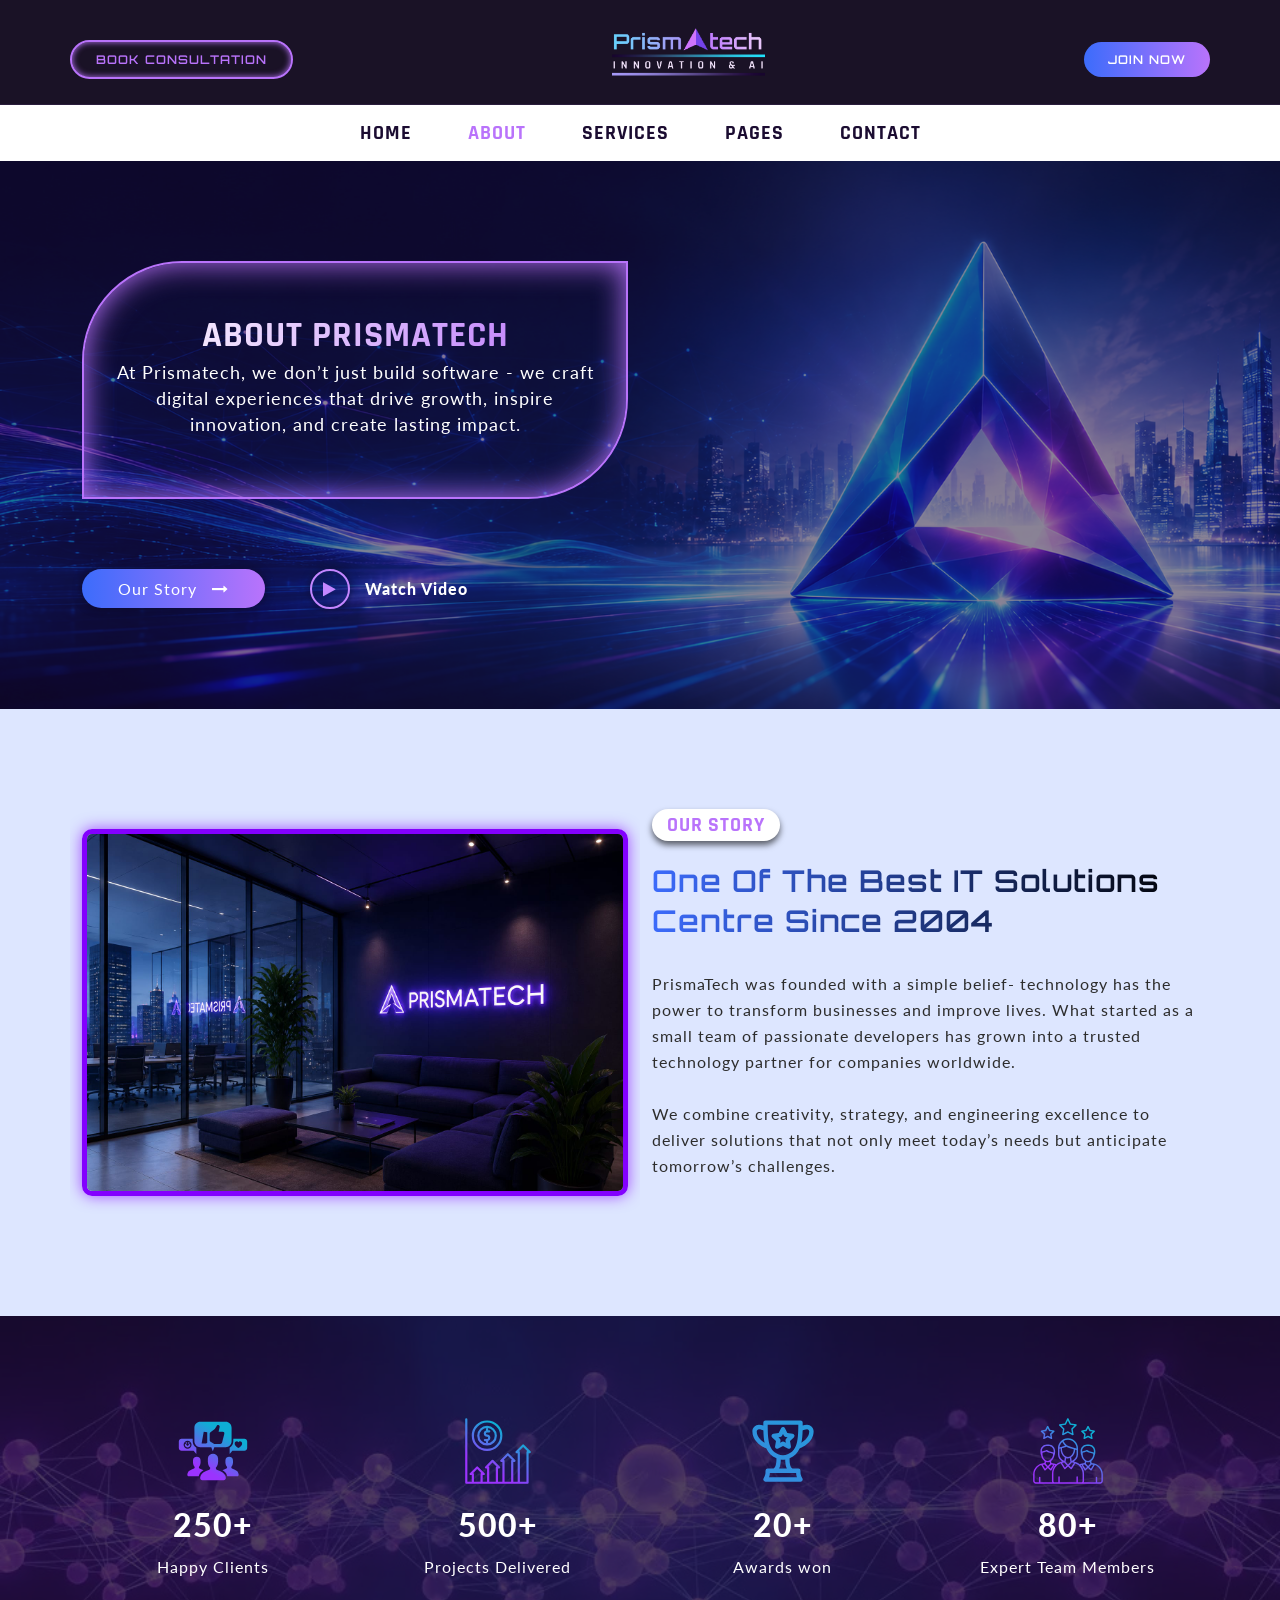
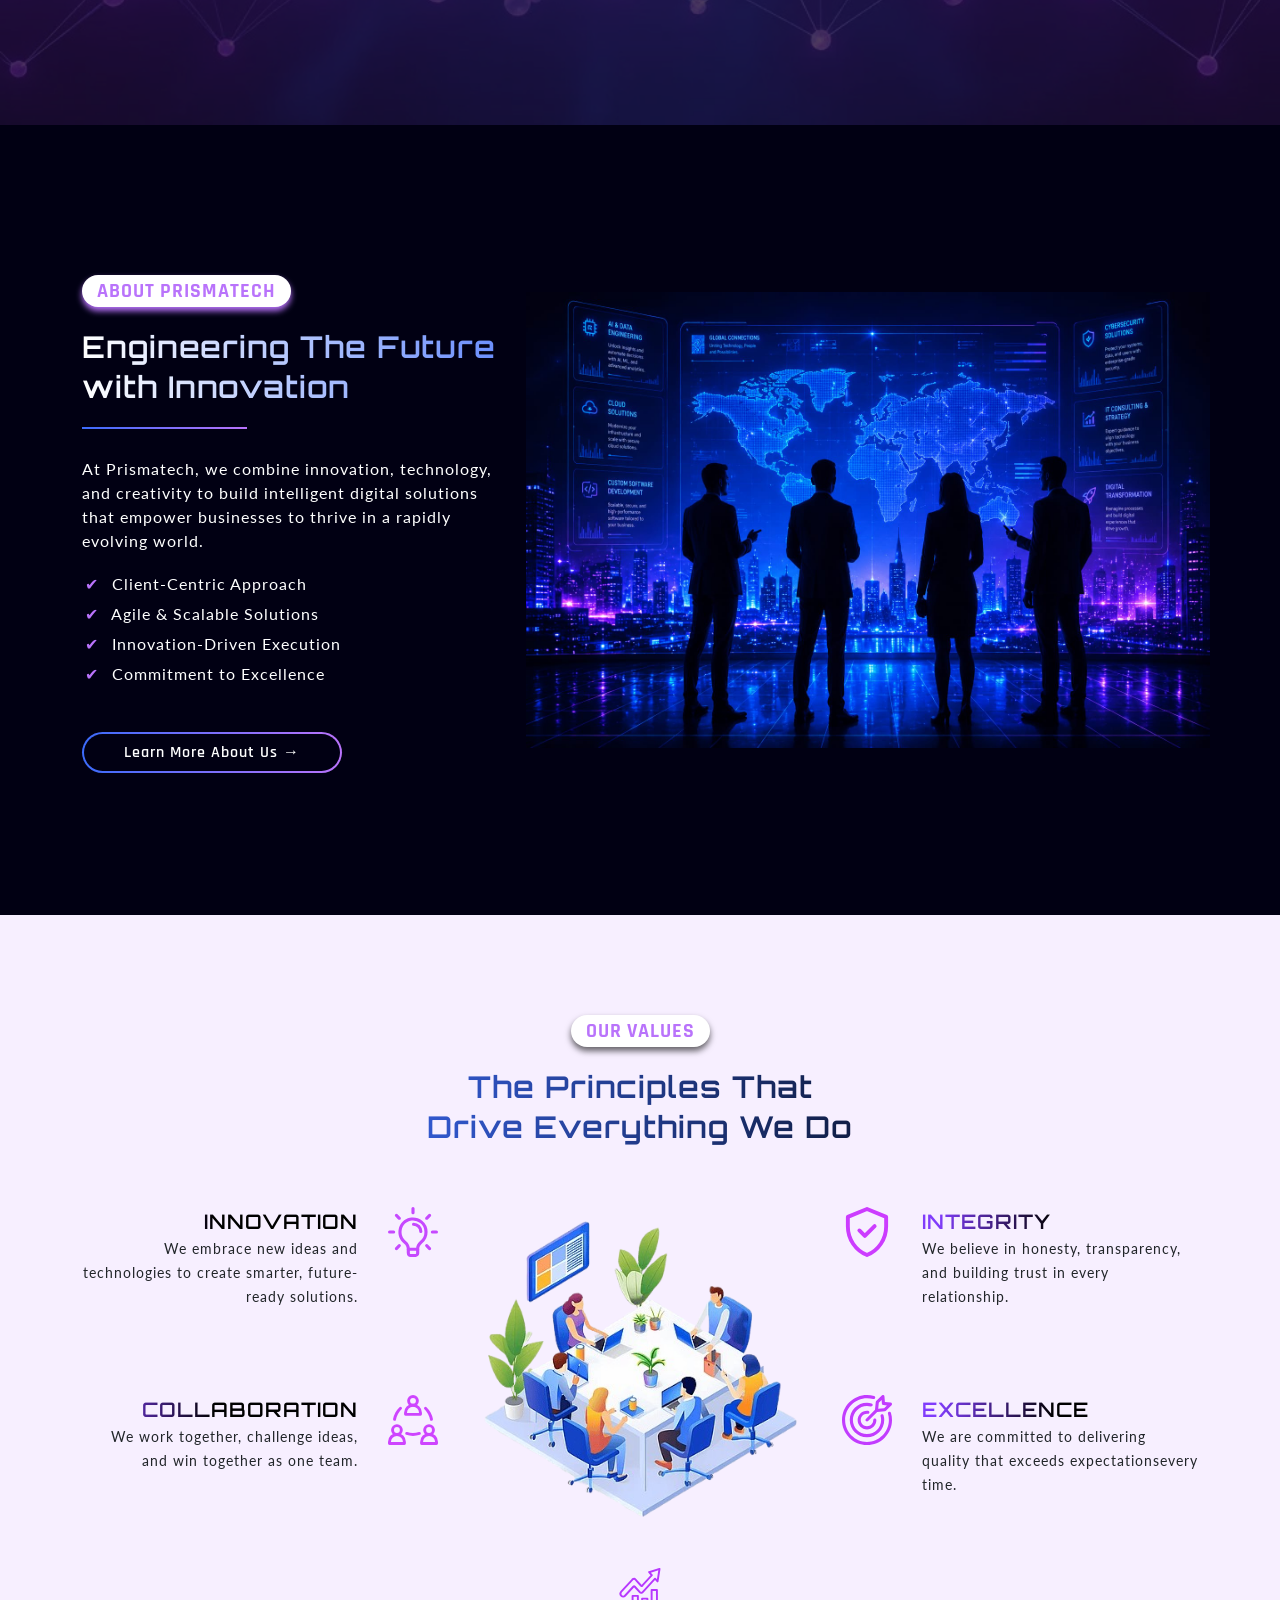
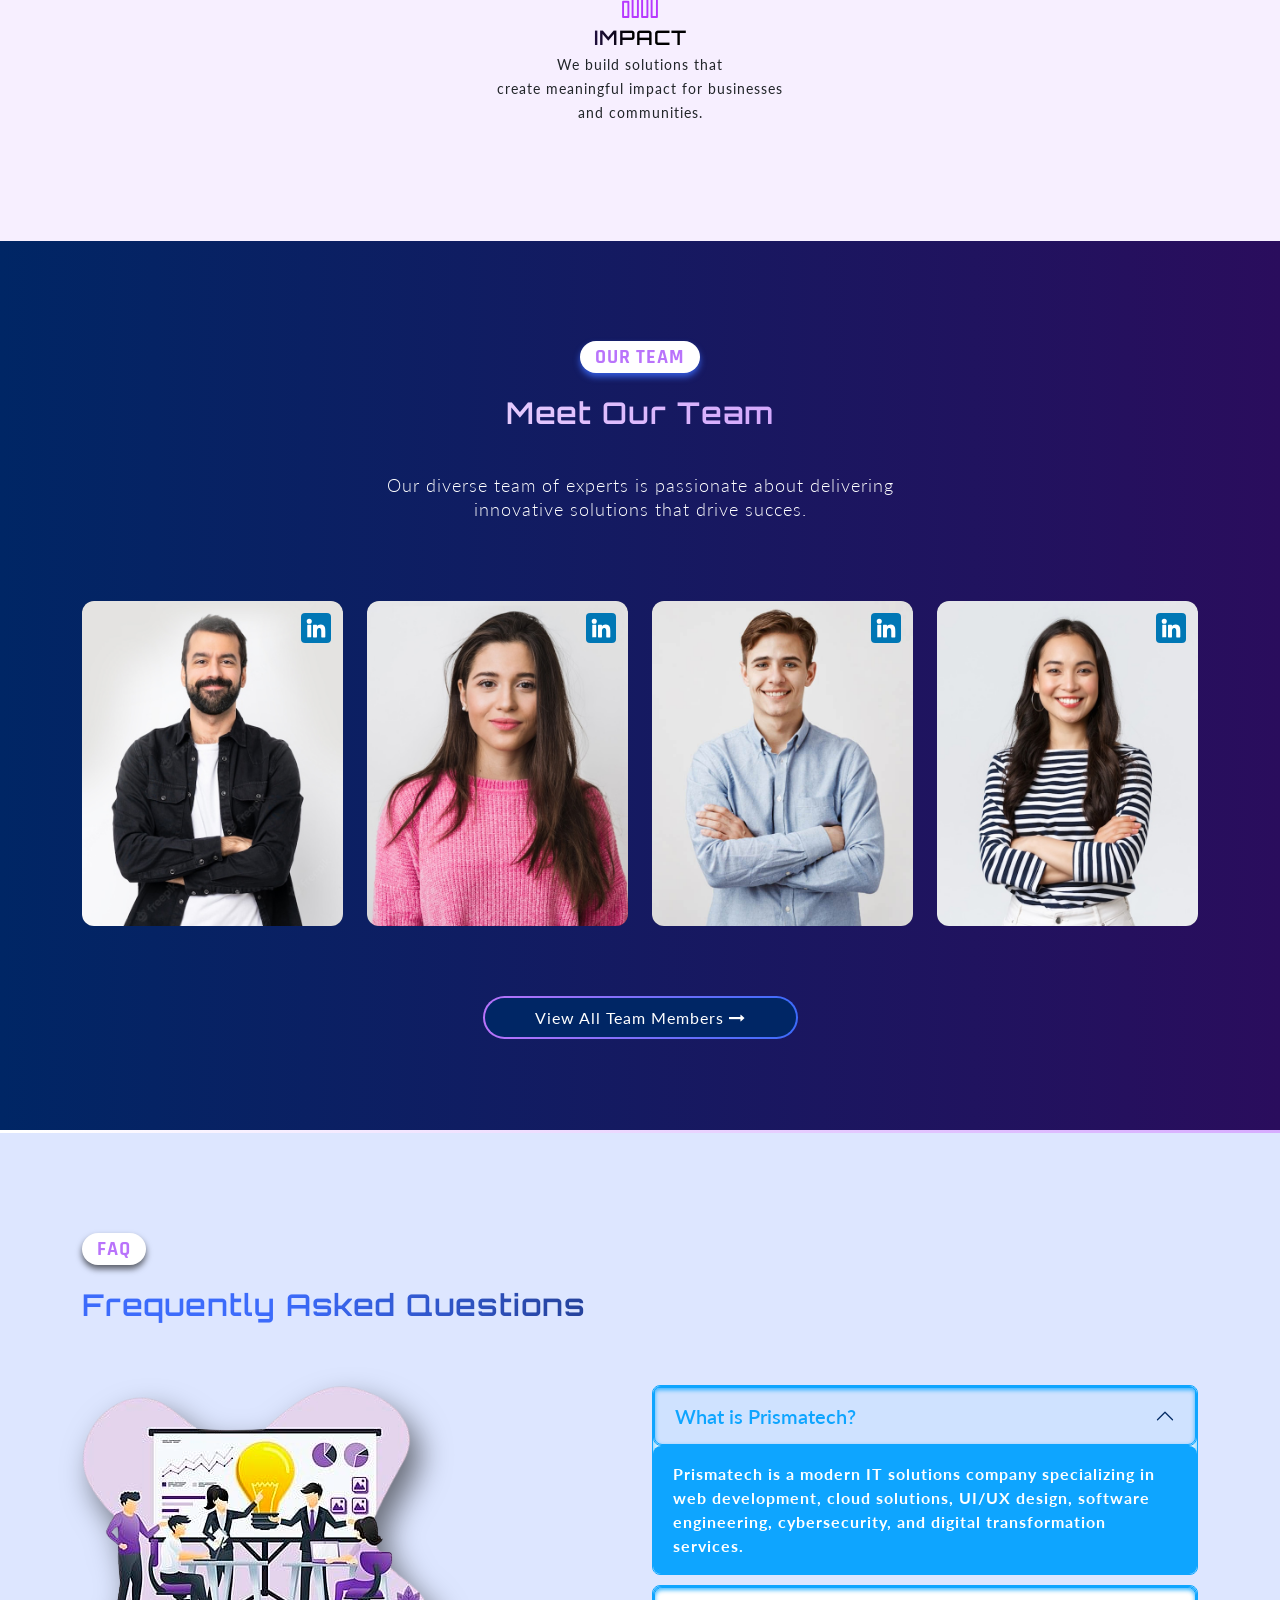
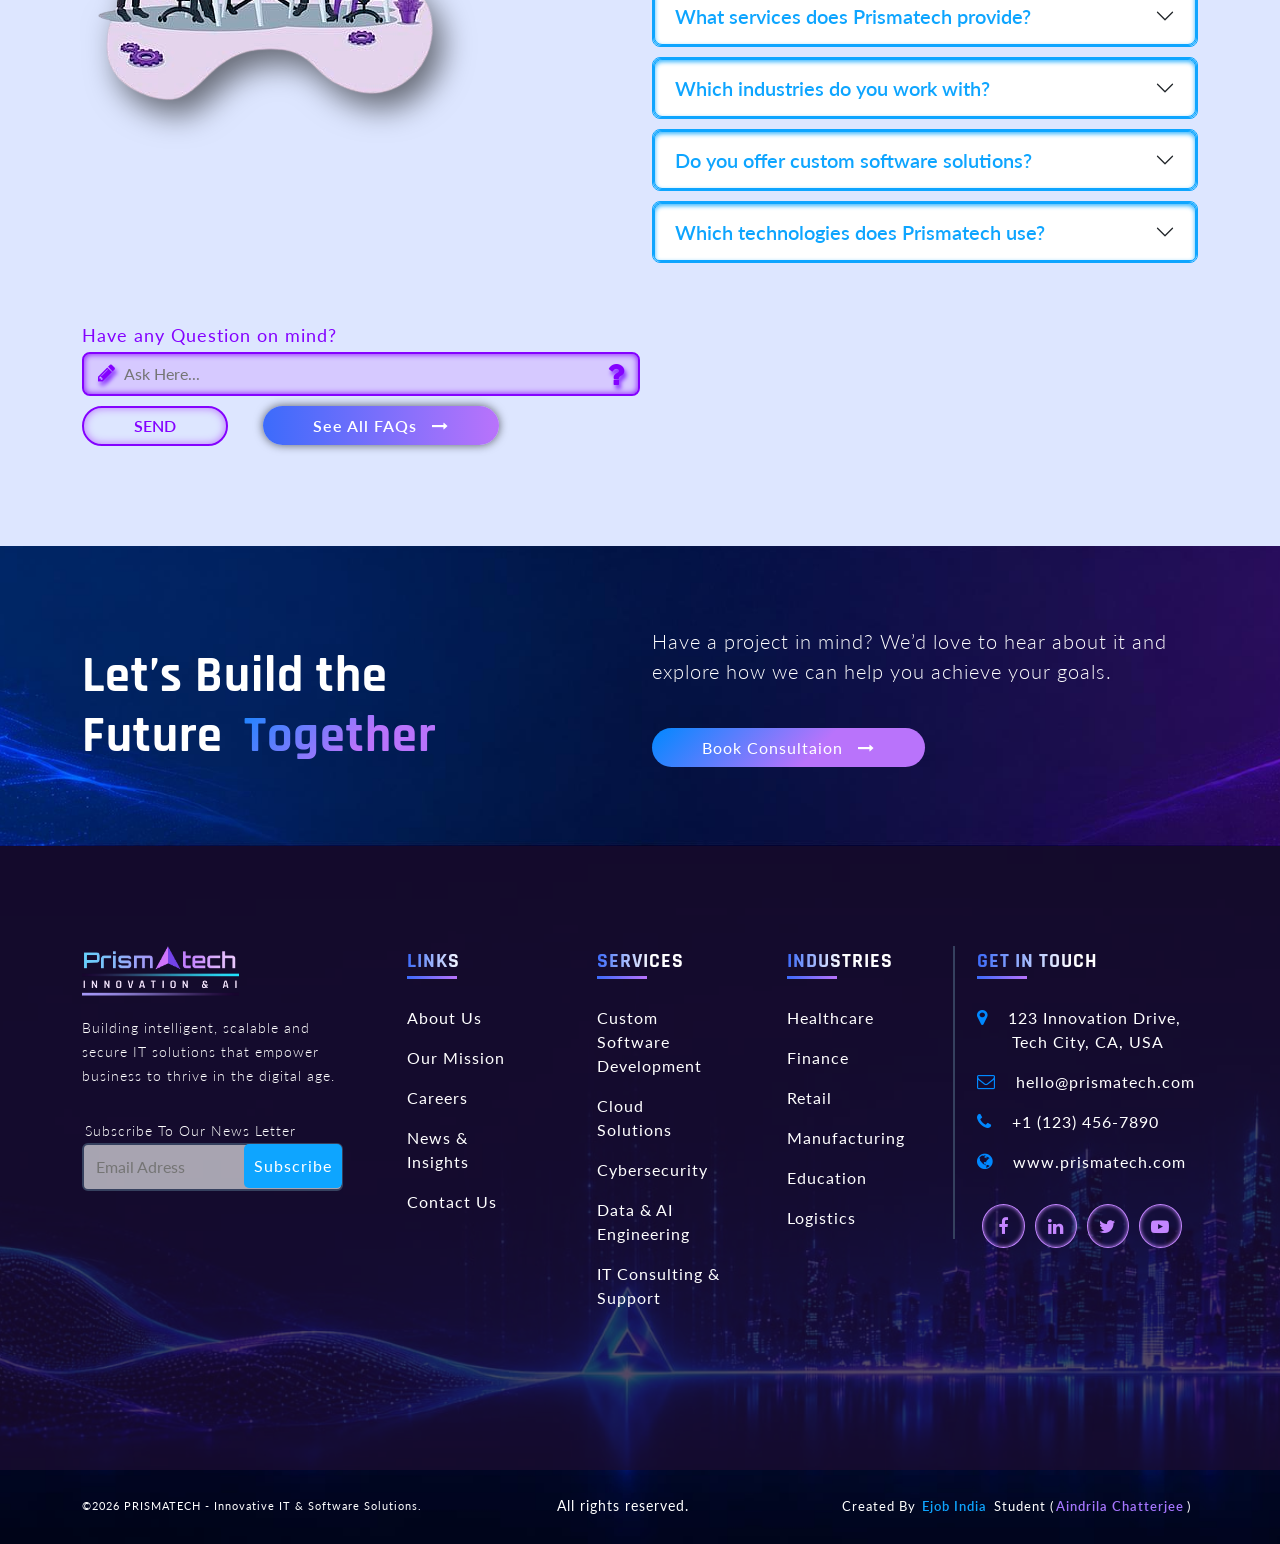
==== prismabout.html @ 7d2fb561 "this is my first commit to push my prismatech project to github" ====
<!DOCTYPE html>
<html lang="en">
<head>
    <meta charset="UTF-8">
    <meta name="viewport" content="width=device-width, initial-scale=1.0">
    <title>Prismatech - About Us & Our Journey</title>

    <link href="https://cdn.jsdelivr.net/npm/bootstrap@5.1.3/dist/css/bootstrap.min.css" rel="stylesheet" integrity="sha384-1BmE4kWBq78iYhFldvKuhfTAU6auU8tT94WrHftjDbrCEXSU1oBoqyl2QvZ6jIW3" crossorigin="anonymous">

    <link rel="icon" href="./favicon/technology.png">
    <link rel="stylesheet" href="https://cdnjs.cloudflare.com/ajax/libs/font-awesome/4.7.0/css/font-awesome.min.css">
    
    <link href="https://fonts.googleapis.com/css2?family=Lato:ital,wght@0,100;0,300;0,400;0,700;0,900;1,100;1,300;1,400;1,700;1,900&family=Orbitron:wght@400..900&family=Rajdhani:wght@300;400;500;600;700&display=swap" rel="stylesheet">

    <link rel="stylesheet" href="./css/abtstyle.css">
</head>
<body>
    <!-- HEADER -->
    <header>
        <main class="topheader">
            <div class="container">
                <main class="row buttons">
                    <!-- <main class="col-lg-3 col-sm-12 book">
                        <a href="#">BOOK CONSULTATION</a>
                    </main>
                    <main class="col-lg-3 offset-2 col-sm-12 logo">
                        <a href="#"><img src="./images/prism-logopng.png" alt="Prismatech Logo"></a>
                    </main>
                    <main class="col-lg-2 offset-2 col-sm-12 join">
                        <a href="#">JOIN NOW</a>
                    </main> -->
                    <nav class="navbar navbar-light">
                            <main class="book">
                                <a href="#">BOOK CONSULTATION</a>
                            </main>
                            <main class="logo">
                              <a href="#"><img src="./images/prism-logopng.png" alt="Prismatech Logo"></a>
                            </main>
                            <main class="join">
                        <a href="#">JOIN NOW</a>
                    </main>
                    </nav>
                </main>
            </div>
            <div class="clear"></div>
        </main>
        <main class="btmheader">
            <!-- <div class="container">
                <main class="row menu">
                    <nav class="col-lg-8 offset-2 col-sm-12">
                        <a href="file:///D:/htmldemo/PRISMATECH-%20Live%20Project/Prismatech_home/prismahome.html" class="active">HOME</a>
                        <a href="file:///D:/htmldemo/PRISMATECH-%20Live%20Project/Prismatech_about/prismabout.html">ABOUT</a>
                        <a href="file:///D:/htmldemo/PRISMATECH-%20Live%20Project/Prismatech_services/Prismaservice.html">SERVICES</a>
                        <a href="file:///D:/htmldemo/PRISMATECH-%20Live%20Project/Prismatech_pages/prismpages.html">PAGES</a>
                        <a href="file:///D:/htmldemo/PRISMATECH-%20Live%20Project/Prismatech_contact/Prismcontact.html">CONTACT</a>
                    </nav>
                </main>
            </div> -->
            <nav class="navbar navbar-expand-lg navbar-light">
  <div class="container">
    <button class="navbar-toggler" type="button" data-bs-toggle="collapse" data-bs-target="#navbarNavAltMarkup" aria-controls="navbarNavAltMarkup" aria-expanded="false" aria-label="Toggle navigation">
      <span class="navbar-toggler-icon"></span>
    </button>
    <div class="collapse navbar-collapse" id="navbarNavAltMarkup">
      <div class="navbar-nav">
        <a class="nav-link" aria-current="page" href="file:///D:/htmldemo/PRISMATECH-%20Live%20Project%20-%20Copy%20(2)/prismahome.html">HOME</a>
        <a class="nav-link active" href="file:///D:/htmldemo/PRISMATECH-%20Live%20Project%20-%20Copy%20(2)/prismabout.html">ABOUT</a>
        <a class="nav-link" href="file:///D:/htmldemo/PRISMATECH-%20Live%20Project%20-%20Copy%20(2)/Prismaservice.html">SERVICES</a>
        <a class="nav-link" href="file:///D:/htmldemo/PRISMATECH-%20Live%20Project%20-%20Copy%20(2)/prismpages.html">PAGES</a>
        <a class="nav-link" href="file:///D:/htmldemo/PRISMATECH-%20Live%20Project%20-%20Copy%20(2)/Prismcontact.html">CONTACT</a>
      </div>
    </div>
  </div>
</nav>
            <div class="clear"></div>
        </main>
    </header>

    <!-- banner -->

    <section class="banner">
        <main class="overlay"></main>
        <div class="container">
            <main class="row">
                <main class="col-lg-6 col-sm-12">
                    <main class="content">
                <h1>ABOUT PRISMATECH</h1>
                <p>At Prismatech, we don’t just build software - 
                we craft digital experiences that drive growth, 
                inspire innovation, and create lasting impact.
                </p>
                </main>
            </main>    
               <main class="row">
                <main class="col-lg-6 col-sm-12">
                <a href="#" class="story">Our Story &nbsp; <i class="fa fa-long-arrow-right" aria-hidden="true"></i></a>
                <a href="#" class="video"><i class="fa fa-play" aria-hidden="true"></i> &nbsp; Watch Video</a>
                </main>
                </main>
        </div>
        <div class="clear"></div>
    </section>
    <section class="journey">
        <div class="container">
            <main class="row content">
                <main class="col-lg-6 col-sm-12 image">
                    <a href="#"><img src="./images/prism-office.jpeg" alt=""></a>
                </main>
                <main class="col-lg-6 col-sm-12 text">
                    <h3>OUR STORY</h3>
                    <h2>One Of The Best IT Solutions Centre Since 2004</h2>
                    <p>PrismaTech was founded with a simple belief- technology
                    has the power to transform businesses and improve lives.
                    What started as a small team of passionate developers has
                    grown into a trusted technology partner for companies 
                    worldwide.
                    <br>
                    <br>
                    We combine creativity, strategy, and engineering excellence
                    to deliver solutions that not only meet today’s needs but
                    anticipate tomorrow’s challenges.</p>
                </main>
            </main>
        </div>
        <div class="clear"></div>
    </section>
    <section class="success">
        <main class="overlay"></main>
        <div class="container">
            <main class="row rank">
                    <main class="col-lg-3 col-sm-12 col-md-6 number">
                        <main>
                            <svg xmlns="http://www.w3.org/2000/svg" version="1.1" xmlns:xlink="http://www.w3.org/1999/xlink" width="70" height="70" x="0" y="0" viewBox="0 0 512 512" style="enable-background:new 0 0 512 512" xml:space="preserve" class=""><g><linearGradient id="a" x1="129.772" x2="373.144" y1="471.47" y2="49.937" gradientUnits="userSpaceOnUse"><stop offset=".207" stop-color="#9b33fe"></stop><stop offset=".838" stop-color="#0eaed4"></stop></linearGradient><path fill="url(#a)" fill-rule="evenodd" d="M186.862 397.601c-7.263-4.429-17.103-8.858-29.405-13.042-3.319-1.476-4.922-5.043-5.045-10.829 10.336-9.84 14.516-24.604 12.305-51.054-1.107-16.237-14.271-24.358-27.313-24.358-13.164 0-26.205 8.121-27.436 24.358-2.211 26.45 2.092 41.213 12.305 51.054 0 5.785-1.725 9.353-4.919 10.829-25.837 8.858-40.723 18.33-44.658 28.541-2.464 4.551-4.062 9.845-4.677 15.994 0 6.397 5.287 11.686 11.684 11.686h71.85c1.229-4.922 2.954-9.596 5.287-14.147 5.047-12.055 16.857-21.53 30.022-29.032zm78.734-169.896h83.285c23.744 0 43.058-19.318 43.058-43.06V85.614c0-23.62-19.313-43.061-43.058-43.061H162.995c-23.624 0-43.062 19.441-43.062 43.061v99.032c0 23.741 19.438 43.06 43.062 43.06h80.454l11.075 29.77zm-77.383-113.059 25.59 4.674v74.31c0 3.688-3.078 6.765-6.891 6.765h-34.197zm76.891 89.809h44.78c5.29 0 10.948-4.429 12.671-9.841l15.502-60.531c2.459-9.223 1.967-18.573-10.951-18.573h-30.139l7.991-36.169c.866-6.031-3.071-11.813-9.102-13.165-6.026-1.355-12.054 2.09-13.901 7.994l-12.791 20.793-31.865 23.988c-3.566 2.708-5.411 6.519-5.411 10.824v46.999c0 4.919 2.337 9.226 6.519 11.685zM26.191 166.192h81.316v18.453c0 20.055 10.705 37.647 26.697 47.489v46.38l-19.93-25.1H26.191c-11.068 0-20.173-9.103-20.173-20.173v-46.749c.001-11.197 9.105-20.3 20.173-20.3zm52.407 37.648c-3.443 0-6.147-2.832-6.147-6.277 0-3.441 2.704-6.272 6.147-6.272h.123c3.445 0 6.277 2.831 6.277 6.272 0 3.445-2.832 6.277-6.277 6.277zm-17.219 0c-3.447 0-6.154-2.832-6.154-6.277 0-3.441 2.707-6.272 6.154-6.272h.119c3.443 0 6.275 2.831 6.275 6.272 0 3.445-2.832 6.277-6.275 6.277zm16.728 7.133c.49-3.323 3.569-5.781 7.016-5.29 3.439.493 5.78 3.569 5.288 7.011-.737 5.048-3.2 9.477-6.892 12.672-3.568 3.2-8.365 5.044-13.41 5.044-5.168 0-9.965-1.845-13.527-5.044-3.691-3.195-6.156-7.624-6.892-12.672-.492-3.442 1.844-6.518 5.288-7.011 3.446-.491 6.52 1.966 7.014 5.29.371 1.966 1.354 3.692 2.705 5.043 1.48 1.23 3.322 1.971 5.412 1.971 1.971 0 3.816-.741 5.289-1.971 1.358-1.351 2.463-3.077 2.709-5.043zm-7.998-30.015c15.872 0 28.914 12.918 28.914 28.909s-13.042 28.91-28.914 28.91c-15.989 0-29.033-12.919-29.033-28.91s13.044-28.909 29.033-28.909zm415.575-14.766h-81.197v18.453c0 20.055-10.701 37.647-26.695 47.489v46.38l19.809-25.1h88.084c11.069 0 20.298-9.103 20.298-20.173v-46.749c-.002-11.197-9.23-20.3-20.299-20.3zm-43.798 25.466c-7.134-12.303-31.494-5.658-26.816 15.5 2.335 10.333 12.915 20.056 26.816 27.066 13.779-7.011 24.36-16.733 26.698-27.066 4.674-21.158-19.685-27.803-26.698-15.5zm-91.9 262.04c-.982-8.366-3.07-15.623-6.272-21.777-5.411-13.773-25.591-26.692-60.647-38.627-4.307-1.967-6.648-6.892-6.771-14.639 13.904-13.41 19.81-33.338 16.734-69.142-1.597-22.019-19.314-33.094-37.029-33.094-17.84 0-35.555 11.075-37.153 33.094-2.956 35.804 2.829 55.732 16.729 69.142-.123 7.747-2.336 12.672-6.764 14.639-35.064 11.935-55.236 24.854-60.527 38.627-3.324 6.154-5.412 13.411-6.279 21.777 0 8.613 7.016 15.75 15.751 15.75H334.12c8.734-.001 15.866-7.137 15.866-15.75zm93.869-24.604c-.615-6.149-2.217-11.443-4.674-15.994-3.938-10.211-18.822-19.683-44.658-28.541-3.2-1.476-4.921-5.043-4.921-10.829 10.21-9.84 14.515-24.604 12.302-51.054-1.231-16.237-14.274-24.358-27.434-24.358-13.041 0-26.082 8.121-27.311 24.358-2.217 26.45 2.09 41.213 12.3 51.054-.123 5.785-1.722 9.353-5.044 10.829-12.301 4.183-22.146 8.612-29.402 13.042 13.289 7.502 24.973 16.977 30.017 29.032 2.34 4.551 4.06 9.226 5.289 14.147h71.847c6.522 0 11.689-5.289 11.689-11.686z" clip-rule="evenodd" opacity="1" data-original="url(#a)" class=""></path></g></svg>
                            </main>
                            <main>
                                <h3>250+</h3>
                                <p>Happy Clients</p>
                            </main>
                    </main>
                    <main class="col-lg-3 col-sm-12 col-md-6 number">
                        <main>
                            <svg xmlns="http://www.w3.org/2000/svg" version="1.1" xmlns:xlink="http://www.w3.org/1999/xlink" width="70" height="70" x="0" y="0" viewBox="0 0 512 512" style="enable-background:new 0 0 512 512" xml:space="preserve" class=""><g><defs><linearGradient id="a" x1="256" x2="256" y1="496" y2="16" gradientUnits="userSpaceOnUse"><stop offset="0" stop-color="#12bee5"></stop><stop offset=".5" stop-color="#c071e9"></stop><stop offset="1" stop-color="#f24f5a"></stop></linearGradient></defs><path d="M24 16a8 8 0 0 0-8 8v464a8 8 0 0 0 8 8h448a8 8 0 0 0 8-8V272h8a8 8 0 0 0 5.657-13.657l-48-48a8 8 0 0 0-11.314 0l-48 48A8 8 0 0 0 392 272h8v208h-32V336h8a8 8 0 0 0 5.657-13.657l-48-48a8 8 0 0 0-11.314 0l-48 48A8 8 0 0 0 280 336h8v144h-32v-96h8a8 8 0 0 0 5.657-13.657l-48-48a8 8 0 0 0-11.314 0l-48 48A8 8 0 0 0 168 384h8v96h-32v-48h8a8 8 0 0 0 5.657-13.657l-48-48a8 8 0 0 0-11.314 0l-48 48A8 8 0 0 0 56 432h8v48H32V24a8 8 0 0 0-8-8Zm386.807 240.506L440 227.313l29.193 29.193A8 8 0 0 0 464 264v216h-48V264a8 8 0 0 0-5.193-7.494Zm-112 64L328 291.314l29.193 29.192A8 8 0 0 0 352 328v152h-48V328a8 8 0 0 0-5.193-7.494Zm-112 48L216 339.314l29.193 29.192A8 8 0 0 0 240 376v104h-48V376a8 8 0 0 0-5.193-7.494Zm-112 48L104 387.314l29.193 29.192A8 8 0 0 0 128 424v56H80v-56a8 8 0 0 0-5.193-7.494ZM64 144A112 112 0 1 0 176 32 112.127 112.127 0 0 0 64 144Zm208 0a96 96 0 1 1-96-96 96.108 96.108 0 0 1 96 96Zm-168 0a72 72 0 1 0 72-72 72.081 72.081 0 0 0-72 72Zm128 0a56 56 0 1 1-56-56 56.064 56.064 0 0 1 56 56Zm-56 56a8 8 0 0 1-8-8v-8h-8a8 8 0 0 1 0-16h16a8 8 0 0 0 0-16 24 24 0 0 1-8-46.624V96a8 8 0 0 1 16 0v8h8a8 8 0 0 1 0 16h-16a8 8 0 0 0 0 16 24 24 0 0 1 8 46.624V192a8 8 0 0 1-8 8Z" style="fill:url(#a)" fill=""></path></g></svg>
                            </main>
                            <main>
                                <h3>500+</h3>
                                <p>Projects Delivered</p>
                            </main>
                    </main>
                    <main class="col-lg-3 col-sm-12 col-md-6 number">
                        <main>
                            <svg xmlns="http://www.w3.org/2000/svg" version="1.1" xmlns:xlink="http://www.w3.org/1999/xlink" width="70" height="70" x="0" y="0" viewBox="0 0 32 32" style="enable-background:new 0 0 512 512" xml:space="preserve" class=""><g><linearGradient id="a" x1="-.396" x2="31.542" y1="31.244" y2="-.133" gradientUnits="userSpaceOnUse"><stop offset="0" stop-color="#0e5dd8"></stop><stop offset="1" stop-color="#eb55ff"></stop></linearGradient><path fill="url(#a)" d="M27 4c-.722 0-1.416.18-2.002.398C25 3.934 25 3.468 25 3a1 1 0 0 0-1-1H8a1 1 0 0 0-1 1c0 .468 0 .934.002 1.398C6.416 4.18 5.722 4 5 4 3.374 4 2 5.374 2 7c0 5.075 5.15 7.364 6.406 7.847.873 1.99 2.283 3.557 4.593 4.448-.004 1.667-.084 3.921-1.304 4.705H9a1 1 0 0 0-1 1c0 1.764 0 1.764-.895 3.553A1.001 1.001 0 0 0 8 30h16c.74 0 1.228-.783.895-1.447C24 26.764 24 26.764 24 25a1 1 0 0 0-1-1h-2.694c-1.221-.784-1.301-3.038-1.304-4.705 2.309-.891 3.72-2.458 4.593-4.448C24.85 14.364 30 12.075 30 7c0-1.626-1.374-3-3-3zM4 7c0-.472.428-1 1-1 .719 0 1.522.33 2.033.596.05 2.001.191 3.91.556 5.635C6.036 11.323 4 9.632 4 7zm18.01 19c.025.827.112 1.298.406 2H9.584c.294-.702.381-1.173.406-2zm-7.769-2c.615-1.285.733-2.867.754-4.168 1.181.224.848.22 2.01 0 .021 1.301.139 2.883.754 4.168zM16 17.991C9.599 17.129 9.036 12.112 9.002 4h13.996c-.034 8.112-.597 13.129-6.998 13.991zm8.413-5.768c.363-1.723.504-3.628.554-5.626C25.436 6.351 26.237 6 27 6c.572 0 1 .528 1 1 0 2.616-2.035 4.311-3.587 5.223zm-13.36-2.448 1.744 1.682-.411 2.372a1.002 1.002 0 0 0 1.447 1.058L16 13.76l2.168 1.127a1 1 0 0 0 1.447-1.058l-.411-2.372 1.744-1.682c.274-.265.375-.664.258-1.027a1.004 1.004 0 0 0-.81-.683l-2.42-.348-1.081-2.165c-.338-.678-1.451-.678-1.789 0l-1.081 2.165-2.42.348a1.002 1.002 0 0 0-.552 1.71zm3.775-.152a1 1 0 0 0 .752-.543l.42-.841.42.841a.999.999 0 0 0 .752.543l.915.132-.654.631c-.238.23-.348.564-.291.891l.157.905-.838-.435a1 1 0 0 0-.922 0l-.838.435.157-.905a1.001 1.001 0 0 0-.291-.891l-.654-.631z" opacity="1" data-original="url(#a)" class=""></path></g></svg>
                            </main>
                            <main>
                                <h3>20+</h3>
                                <p>Awards won</p>
                            </main>
                    </main>
                    <main class="col-lg-3 col-sm-12 col-md-6 number">
                        <main>
                            <svg xmlns="http://www.w3.org/2000/svg" version="1.1" xmlns:xlink="http://www.w3.org/1999/xlink" width="70" height="70" x="0" y="0" viewBox="0 0 512 512" style="enable-background:new 0 0 512 512" xml:space="preserve" class=""><g><linearGradient id="a" x1="48.494" x2="462.437" y1="531.769" y2="117.826" gradientUnits="userSpaceOnUse"><stop offset=".1" stop-color="#854efe"></stop><stop offset="1" stop-color="#54dffe"></stop></linearGradient><path fill="url(#a)" d="M490.28 372.79c-12-14.27-30.73-24.49-49.22-27.49-2.32-.37-10.35-1.71-12.55-2.08l-2-13.82c12.84-10.15 21.54-24.76 24.1-40.69 5.48-9.52 5.55-21.82 5.28-32.57 0-26.12-21.25-47.37-47.36-47.37H395.9c-26.11 0-47.36 21.25-47.36 47.37v10.99c0 7.56 1.87 15.04 5.33 21.73 2.8 16.8 12.14 31.85 25.55 41.7l-1.83 12.67c-11.96 1.72-25.61 4.12-36.19 9.93-11.55-10.35-27.01-17.48-42.15-20.26 18.1-10.71 29.98-30.45 29.98-52.37v-43.84c.81-39.42-33.82-74.08-73.23-73.27-39.47-.81-74.22 34.09-73.27 73.27v43.84c0 21.89 11.89 41.63 30 52.36-15.29 2.8-30.43 9.87-42.08 20.24-11.18-6-23.88-8.02-36.19-9.9l-2.01-13.82c12.83-10.14 21.55-24.76 24.11-40.7 5.48-9.53 5.55-21.82 5.27-32.56 0-26.12-21.25-47.37-47.37-47.37h-12.63c-26.12 0-47.37 21.25-47.37 47.37v10.99c0 7.55 1.87 15.03 5.34 21.73 2.8 16.8 12.14 31.84 25.55 41.7l-1.82 12.67C37.42 346.99 1.33 380.39 1 427.83v48.5c0 10.58 8.58 19.19 19.13 19.19h471.68c10.58 0 19.19-8.61 19.19-19.19v-48.5c0-20.29-7.38-39.85-20.72-55.04zm-61.38-18.81c2.03.36 10.8 1.75 12.68 2.18l-18.4 28.88-12.67-12.68zm-25.85 10.93-15.71-15.71c.06-.22.1-.44.14-.66l1.75-12.16c8.8 3.47 18.91 3.21 27.55-.62l1.89 13.09c.02.13.04.26.07.38zm-43.98-108.77c0-20.31 16.52-36.83 36.82-36.83h12.63c20.3 0 36.82 16.52 36.82 36.83v10.78l-33.77-9.66a53.115 53.115 0 0 1-15.95-7.69c-.9-.67-1.98-.88-3.06-.98-4.85 1.09-9.05 4.48-14.07 5.46l-19.42 5.55zm5.02 30.21c-.92-4.83-.65-12.03-.68-17.02 7.46-2.3 22.07-5.68 28.84-9.33 9.95 7.22 37.1 12.84 48.81 16.66.44 19.02-9.26 37.18-25.5 47.81-24.53 14.45-48.39-15.59-51.47-38.12zm1.91 69.48c.2-.04.41-.08.61-.11l10.58-1.74 18.4 18.4-12.66 12.66-18.4-28.91c.49-.1.97-.21 1.47-.3zm-47.32-75.3c0 22.27-14.81 41.86-35.54 48.11l-3.82-26.48c17.65-13.02 28.95-34.17 29.14-56.19l10.22 2.91zm-80.42 55.86c.11-.29.24-.58.26-.9l3.89-26.92c8.74 3.04 18.51 2.87 27.09-.61.97 5.86 3 22.47 4.24 28.48l-17.72 17.68zm10.31 25.18-14.6 14.6-20.79-32.68c2.08-.46 12.51-2.09 14.79-2.49zM212.29 244.6v-9.63c8.24-2.53 24.49-6.29 31.95-10.38 10.93 7.99 40.88 14.18 53.77 18.37.97 24.1-16.43 54.88-42.17 57.23-25.94-.85-43.92-31.74-43.55-55.59zm71.79 96.42c2.44.43 12.56 2.01 14.8 2.51l-20.79 32.65-14.61-14.61zm-28.09-167.06c34.22-.72 64.04 29.77 62.69 63.96-.08-.04-13.9-3.94-13.96-4-13.14-4.43-46.34-10.95-57.11-19.76-10.8-6.76-18.02-20.37-24.62-30.82 9.86-6.15 21.17-9.38 33-9.38zm-41.45 15.75c5.59 8.78 12.14 20.78 20.14 27.56-3.35 1.59-25.17 7.44-29.12 8.66.08.26-11.23 2.32-11.72 2.48 1.95-15.03 9.25-28.64 20.7-38.7zm-21.28 90.82v-41.26l8.48-1.7c-1.76 25.49 9.51 51.19 30.73 65.79l-3.61 25.26c-20.88-6.4-35.6-25.93-35.6-48.09zm-58.44 73.45c2.66.46 10.07 1.61 12.68 2.18l-18.39 28.88-12.68-12.68c4.12-4.11 14.41-14.4 18.39-18.38zm-25.85 10.92-15.7-15.71c.06-.22.1-.44.14-.66l1.75-12.16c8.8 3.46 18.91 3.21 27.55-.62l1.88 13.01c.01.15.04.3.07.45zM65 256.14c0-20.31 16.52-36.83 36.83-36.83h12.63c20.31 0 36.83 16.52 36.83 36.83v10.78l-33.77-9.66a53.115 53.115 0 0 1-15.95-7.69c-.9-.67-1.98-.87-3.06-.98-4.86 1.08-9.06 4.5-14.07 5.46l-19.43 5.55v-3.46zm5.02 30.21c-.92-4.83-.65-12.03-.68-17.02 7.45-2.3 22.07-5.68 28.84-9.33 9.95 7.22 37.1 12.84 48.81 16.66.45 19.04-9.35 37.3-25.52 47.82-24.55 14.41-48.37-15.61-51.45-38.13zm1.81 69.5c.24-.04.47-.09.71-.13l10.56-1.74 18.41 18.4-12.66 12.66-18.4-28.91c.47-.09.91-.19 1.38-.28zm-17.7 129.12v-34.8a5.27 5.27 0 0 0-10.54 0v34.8H20.13c-4.74 0-8.59-3.88-8.59-8.64v-48.5c-.29-30.22 19.66-58.96 48.38-68.61l23.56 37.03c1.69 2.8 5.91 3.27 8.17.9l17.32-17.32 17.32 17.32c2.26 2.37 6.48 1.91 8.17-.9l23.59-37.03c1.45.52 2.92.97 4.36 1.59a90.822 90.822 0 0 0-23.78 61.28v52.98c.04 3.48.92 6.87 2.56 9.91H54.13zm308.69-9.91c0 5.46-4.47 9.91-9.96 9.91h-24.65V446.5a5.27 5.27 0 0 0-10.54 0v38.47H195.66V446.5a5.27 5.27 0 0 0-10.54 0v38.47h-26.03c-5.46 0-9.91-4.45-9.91-9.91v-52.98c-.39-33.27 21.9-64.81 53.41-75.59l26.01 40.89c1.69 2.84 5.89 3.18 8.17.9l19.26-19.26 19.26 19.26c2.29 2.28 6.48 1.94 8.17-.9l26.01-40.84c31.44 10.74 53.7 42.39 53.35 75.54zm137.64 1.26c0 4.77-3.88 8.64-8.64 8.64h-22.18v-34.8a5.27 5.27 0 0 0-10.54 0v34.8h-88.3c1.65-3.04 2.53-6.43 2.57-9.91v-52.98c.02-22.66-8.55-44.53-23.83-61.23 1.41-.62 2.97-1.09 4.47-1.63l23.56 37.03c1.69 2.8 5.91 3.27 8.17.9l17.32-17.32 17.32 17.32c2.26 2.37 6.48 1.9 8.17-.9l23.59-37.02c28.72 9.68 48.56 38.55 48.32 68.61zM219.29 96.17l-6.61 38.55c-.34 1.98.47 3.97 2.1 5.15s3.78 1.34 5.55.4l34.61-18.2 34.61 18.2c1.77.93 3.92.78 5.55-.4a5.295 5.295 0 0 0 2.1-5.15l-6.61-38.54 28.01-27.3a5.274 5.274 0 0 0-2.93-8.99l-38.7-5.63-17.31-35.07c-1.77-3.6-7.68-3.6-9.45 0L232.9 54.26l-38.7 5.63a5.288 5.288 0 0 0-4.26 3.59c-.62 1.9-.1 4 1.33 5.4zm17.87-31.88c1.72-.25 3.2-1.33 3.97-2.88l13.81-27.97 13.81 27.97a5.259 5.259 0 0 0 3.97 2.88l30.88 4.49-22.35 21.78a5.244 5.244 0 0 0-1.51 4.66l5.27 30.75c.53.42-31.59-17.12-30.07-15.12-.84 0-1.68.2-2.46.61l-27.61 14.52 5.27-30.75c.29-1.71-.27-3.45-1.51-4.66l-22.34-21.78zM79.08 134.46l-4.86 28.38c-.34 1.98.47 3.97 2.1 5.15 1.64 1.18 3.79 1.34 5.55.4L107.34 155l25.49 13.39c1.77.93 3.93.78 5.55-.4s2.43-3.18 2.1-5.15l-4.87-28.38 20.62-20.1a5.274 5.274 0 0 0-2.93-8.99l-28.49-4.14-12.75-25.82c-1.77-3.6-7.68-3.6-9.45 0l-12.75 25.82-28.49 4.14a5.288 5.288 0 0 0-4.26 3.59c-.62 1.9-.1 4 1.33 5.4zm15.05-23.2c1.72-.25 3.2-1.33 3.97-2.88l9.25-18.73 9.25 18.73a5.259 5.259 0 0 0 3.97 2.88l20.66 3-14.95 14.58a5.244 5.244 0 0 0-1.51 4.66l3.53 20.59-18.49-9.71a5.244 5.244 0 0 0-4.9 0l-18.49 9.71 3.53-20.59c.29-1.71-.27-3.45-1.51-4.66l-14.95-14.58zm280.14 23.2-4.86 28.38c-.34 1.98.47 3.97 2.1 5.15s3.79 1.34 5.55.4L402.54 155l25.49 13.39c1.77.93 3.93.78 5.55-.4s2.43-3.18 2.1-5.15l-4.87-28.38 20.62-20.1a5.274 5.274 0 0 0-2.93-8.99l-28.49-4.14-12.75-25.82c-1.77-3.6-7.68-3.6-9.45 0l-12.75 25.82-28.49 4.14a5.288 5.288 0 0 0-4.26 3.59c-.62 1.9-.1 4 1.33 5.4zm15.05-23.2c1.72-.25 3.2-1.33 3.97-2.88l9.25-18.73 9.25 18.73a5.259 5.259 0 0 0 3.97 2.88l20.66 3-14.95 14.58a5.244 5.244 0 0 0-1.51 4.66l3.53 20.59-18.49-9.71a5.244 5.244 0 0 0-4.9 0l-18.49 9.71 3.53-20.59c.29-1.71-.27-3.45-1.51-4.66l-14.95-14.58z" opacity="1" data-original="url(#a)" class=""></path></g></svg>
                            </main>
                            <main>
                                <h3>80+</h3>
                                <p>Expert Team Members</p>
                            </main>
                    </main>
                </main>
        </div>
    </section>
    <section class="about">
        <div class="container">
            <main class="row content">
                <main class="col-lg-6 col-sm-12">
            <h3>ABOUT PRISMATECH</h3>
            <h2>Engineering The Future <br> with Innovation</h2>
            <p>At Prismatech, we combine innovation, technology, <br>
                and creativity to build intelligent digital solutions <br>
                that empower businesses to thrive in a rapidly <br>
                evolving world.</p>
                <ul class="list">
                    <li><mark>✔</mark> Client-Centric Approach</li>
                    <li><mark>✔</mark> Agile & Scalable Solutions</li>
                    <li><mark>✔</mark> Innovation-Driven Execution</li>
                    <li><mark>✔</mark> Commitment to Excellence</li>
                </ul>   
                <a href="#">Learn More About Us →</a>
                </main>
            </main>
        </div>
    </section> 
    <section class="value">
        <div class="container">
            <h3>OUR VALUES</h3>
            <h2>The Principles That <br> Drive Everything We Do</h2>
                <main class="row name-box1">
                    <main class="col-lg-4 col-md-6 col-sm-12">
                       <main class="name-box">
                        <main class="text">
                    <h4>INNOVATION</h4>
                    <p>We embrace new ideas
                     and technologies to create
                     smarter, future-ready solutions.</p>
                        </main>
                        <main class="pic">
                        <svg xmlns="http://www.w3.org/2000/svg" version="1.1" xmlns:xlink="http://www.w3.org/1999/xlink" width="50" height="50" x="0" y="0" viewBox="0 0 24 24" style="enable-background:new 0 0 512 512" xml:space="preserve" class=""><g><path d="M14.25 21h-4.5a.75.75 0 0 1 0-1.5h4.5a.75.75 0 0 1 0 1.5zM12 3.457a.75.75 0 0 1-.75-.75V.75a.75.75 0 0 1 1.5 0v1.957a.75.75 0 0 1-.75.75zM18.571 6.179a.75.75 0 0 1-.53-1.281l1.384-1.384a.75.75 0 1 1 1.061 1.061l-1.384 1.384a.752.752 0 0 1-.531.22zM23.25 12.75h-1.957a.75.75 0 0 1 0-1.5h1.957a.75.75 0 0 1 0 1.5zM19.955 20.705a.744.744 0 0 1-.53-.22l-1.384-1.384a.75.75 0 1 1 1.061-1.061l1.384 1.384a.75.75 0 0 1-.531 1.281zM4.045 20.705a.75.75 0 0 1-.53-1.281l1.384-1.384a.75.75 0 1 1 1.061 1.061l-1.384 1.384a.748.748 0 0 1-.531.22zM2.707 12.75H.75a.75.75 0 0 1 0-1.5h1.957a.75.75 0 0 1 0 1.5zM5.429 6.179a.744.744 0 0 1-.53-.22L3.515 4.575a.75.75 0 1 1 1.061-1.061L5.96 4.898a.75.75 0 0 1-.531 1.281zM15.75 12.5a.75.75 0 0 1-.75-.75A2.752 2.752 0 0 0 12.25 9a.75.75 0 0 1 0-1.5 4.255 4.255 0 0 1 4.25 4.25.75.75 0 0 1-.75.75z" fill="#c649ff" opacity="1" data-original="#000000" class=""></path><path d="M13.25 24h-2.5C9.907 24 9 23.36 9 21.956v-1.764c0-1.061-.452-2.035-1.209-2.605-2.185-1.645-3.196-4.351-2.639-7.062.545-2.656 2.694-4.813 5.347-5.368 2.109-.443 4.268.07 5.914 1.408A6.975 6.975 0 0 1 19 12a6.955 6.955 0 0 1-2.675 5.498C15.483 18.16 15 19.082 15 20.027v2.223c0 .965-.785 1.75-1.75 1.75zM11.986 6.502c-.392 0-.787.041-1.182.123-2.076.434-3.757 2.122-4.184 4.201-.439 2.137.355 4.269 2.072 5.562 1.131.852 1.807 2.274 1.807 3.804v1.764c0 .091.012.544.25.544h2.5a.25.25 0 0 0 .25-.25v-2.223c0-1.409.692-2.76 1.898-3.709A5.46 5.46 0 0 0 17.5 12a5.483 5.483 0 0 0-2.034-4.271 5.504 5.504 0 0 0-3.48-1.227z" fill="#c649ff" opacity="1" data-original="#000000" class=""></path></g></svg>
                        </main> 
                       </main>
                    </main>
                  <main class="col-lg-4 offset-lg-4 col-md-6 col-sm-12">
                  <main class="name-box">
                    <main class="pic">
                        <svg xmlns="http://www.w3.org/2000/svg" version="1.1" xmlns:xlink="http://www.w3.org/1999/xlink" width="50" height="50" x="0" y="0" viewBox="0 0 682.667 682.667" style="enable-background:new 0 0 512 512" xml:space="preserve" class=""><g><defs><clipPath id="a" clipPathUnits="userSpaceOnUse"><path d="M0 512h512V0H0Z" fill="#cc3cff" opacity="1" data-original="#000000"></path></clipPath></defs><g clip-path="url(#a)" transform="matrix(1.33333 0 0 -1.33333 0 682.667)"><path d="m0 0-196-81.377v-98.925C-196-308.326-118.531-423.62 0-472c118.53 48.38 196 163.674 196 291.698v98.925z" style="stroke-width:40;stroke-linecap:round;stroke-linejoin:round;stroke-miterlimit:10;stroke-dasharray:none;stroke-opacity:1" transform="translate(256 492)" fill="none" stroke="#cc3cff" stroke-width="40" stroke-linecap="round" stroke-linejoin="round" stroke-miterlimit="10" stroke-dasharray="none" stroke-opacity="" data-original="#000000" opacity="1" class=""></path><path d="m0 0 55.894-55.894L156 44.211" style="stroke-width:40;stroke-linecap:round;stroke-linejoin:round;stroke-miterlimit:10;stroke-dasharray:none;stroke-opacity:1" transform="translate(178 271.894)" fill="none" stroke="#cc3cff" stroke-width="40" stroke-linecap="round" stroke-linejoin="round" stroke-miterlimit="10" stroke-dasharray="none" stroke-opacity="" data-original="#000000" opacity="1" class=""></path></g></g></svg>
                    </main> 
                    <main class="text1">
                    <h4>INTEGRITY</h4>
                    <p>We believe in honesty,
                    transparency, and building trust 
                    in every relationship.</p>
                    </main>
                  </main>
                  </main>
                </main> 
                <main class="row name-box2">
                    <main class="col-lg-4 col-md-6 col-sm-12">
                       <main class="name-box">
                          <main class="text">
                            <h4>COLLABORATION</h4>
                                <p>We work together,
                                challenge ideas, and win 
                                together as one team. </p>
                          </main>
                          <main class="pic">
                        <svg xmlns="http://www.w3.org/2000/svg" version="1.1" xmlns:xlink="http://www.w3.org/1999/xlink" width="50" height="50" x="0" y="0" viewBox="0 0 682.667 682.667" style="enable-background:new 0 0 512 512" xml:space="preserve" class=""><g><defs><clipPath id="a" clipPathUnits="userSpaceOnUse"><path d="M0 512h512V0H0Z" fill="#ce44ff" opacity="1" data-original="#000000" class=""></path></clipPath></defs><g clip-path="url(#a)" transform="matrix(1.33333 0 0 -1.33333 0 682.667)"><path d="M0 0v0c-42.271 0-76.539-34.268-76.539-76.538V-93.25H76.538v16.712C76.538-34.268 42.271 0 0 0Z" style="stroke-width:30;stroke-linecap:round;stroke-linejoin:round;stroke-miterlimit:10;stroke-dasharray:none;stroke-opacity:1" transform="translate(91.539 108.25)" fill="none" stroke="#ce44ff" stroke-width="30" stroke-linecap="round" stroke-linejoin="round" stroke-miterlimit="10" stroke-dasharray="none" stroke-opacity="" data-original="#000000" opacity="1" class=""></path><path d="M0 0c0-24.853-20.147-45-45-45S-90-24.853-90 0s20.147 45 45 45S0 24.853 0 0Z" style="stroke-width:30;stroke-linecap:round;stroke-linejoin:round;stroke-miterlimit:10;stroke-dasharray:none;stroke-opacity:1" transform="translate(136.539 153.25)" fill="none" stroke="#ce44ff" stroke-width="30" stroke-linecap="round" stroke-linejoin="round" stroke-miterlimit="10" stroke-dasharray="none" stroke-opacity="" data-original="#000000" opacity="1" class=""></path><path d="M0 0v0c-42.271 0-76.538-34.268-76.538-76.538V-93.25H76.539v16.712C76.539-34.268 42.271 0 0 0Z" style="stroke-width:30;stroke-linecap:round;stroke-linejoin:round;stroke-miterlimit:10;stroke-dasharray:none;stroke-opacity:1" transform="translate(420.461 108.25)" fill="none" stroke="#ce44ff" stroke-width="30" stroke-linecap="round" stroke-linejoin="round" stroke-miterlimit="10" stroke-dasharray="none" stroke-opacity="" data-original="#000000" opacity="1" class=""></path><path d="M0 0c0-24.853-20.147-45-45-45S-90-24.853-90 0s20.147 45 45 45S0 24.853 0 0Z" style="stroke-width:30;stroke-linecap:round;stroke-linejoin:round;stroke-miterlimit:10;stroke-dasharray:none;stroke-opacity:1" transform="translate(465.461 153.25)" fill="none" stroke="#ce44ff" stroke-width="30" stroke-linecap="round" stroke-linejoin="round" stroke-miterlimit="10" stroke-dasharray="none" stroke-opacity="" data-original="#000000" opacity="1" class=""></path><path d="M0 0v0c-42.271 0-76.539-34.268-76.539-76.538V-93.25H76.539v16.712C76.539-34.268 42.271 0 0 0Z" style="stroke-width:30;stroke-linecap:round;stroke-linejoin:round;stroke-miterlimit:10;stroke-dasharray:none;stroke-opacity:1" transform="translate(256 407)" fill="none" stroke="#ce44ff" stroke-width="30" stroke-linecap="round" stroke-linejoin="round" stroke-miterlimit="10" stroke-dasharray="none" stroke-opacity="" data-original="#000000" opacity="1" class=""></path><path d="M0 0c0-24.853-20.147-45-45-45S-90-24.853-90 0s20.147 45 45 45S0 24.853 0 0Z" style="stroke-width:30;stroke-linecap:round;stroke-linejoin:round;stroke-miterlimit:10;stroke-dasharray:none;stroke-opacity:1" transform="translate(301 452)" fill="none" stroke="#ce44ff" stroke-width="30" stroke-linecap="round" stroke-linejoin="round" stroke-miterlimit="10" stroke-dasharray="none" stroke-opacity="" data-original="#000000" opacity="1" class=""></path><path d="M0 0c19.98-6.319 41.5-9.76 63.94-9.76 23.25 0 45.52 3.691 66.1 10.45" style="stroke-width:30;stroke-linecap:round;stroke-linejoin:round;stroke-miterlimit:10;stroke-dasharray:none;stroke-opacity:1" transform="translate(191.24 118.01)" fill="none" stroke="#ce44ff" stroke-width="30" stroke-linecap="round" stroke-linejoin="round" stroke-miterlimit="10" stroke-dasharray="none" stroke-opacity="" data-original="#000000" opacity="1" class=""></path><path d="M0 0c-15.087-14.543-28.379-31.814-39.086-51.535C-50.18-71.968-57.564-93.3-61.443-114.611" style="stroke-width:30;stroke-linecap:round;stroke-linejoin:round;stroke-miterlimit:10;stroke-dasharray:none;stroke-opacity:1" transform="translate(128.14 376.89)" fill="none" stroke="#ce44ff" stroke-width="30" stroke-linecap="round" stroke-linejoin="round" stroke-miterlimit="10" stroke-dasharray="none" stroke-opacity="" data-original="#000000" opacity="1" class=""></path><path d="M0 0c-3.879 21.312-11.263 42.644-22.356 63.076-10.708 19.721-23.999 36.992-39.087 51.535" style="stroke-width:30;stroke-linecap:round;stroke-linejoin:round;stroke-miterlimit:10;stroke-dasharray:none;stroke-opacity:1" transform="translate(445.303 262.28)" fill="none" stroke="#ce44ff" stroke-width="30" stroke-linecap="round" stroke-linejoin="round" stroke-miterlimit="10" stroke-dasharray="none" stroke-opacity="" data-original="#000000" opacity="1" class=""></path></g></g></svg>
                          </main> 
                    </main>
                    </main>
                  <main class="col-lg-4 offset-lg-4 col-md-6 col-sm-12">
                  <main class="name-box">
                    <main class="pic">
                        <svg xmlns="http://www.w3.org/2000/svg" version="1.1" xmlns:xlink="http://www.w3.org/1999/xlink" width="50" height="50" x="0" y="0" viewBox="0 0 512 512" style="enable-background:new 0 0 512 512" xml:space="preserve" class=""><g><path d="M294.279 116.633c-12.405-3.4-25.284-5.124-38.279-5.124-79.673 0-144.491 64.818-144.491 144.491S176.327 400.491 256 400.491 400.491 335.673 400.491 256c0-12.995-1.724-25.874-5.124-38.279-2.336-8.522 2.679-17.324 11.201-19.66 8.517-2.335 17.324 2.679 19.66 11.201A176.852 176.852 0 0 1 432.491 256c0 97.317-79.174 176.491-176.491 176.491S79.509 353.317 79.509 256 158.683 79.509 256 79.509c15.853 0 31.577 2.107 46.738 6.263 7.107 1.948 11.775 8.394 11.774 15.424a16.04 16.04 0 0 1-.573 4.236c-2.335 8.522-11.136 13.54-19.66 11.201zm187.339 55.807c-8.473 2.509-13.309 11.41-10.8 19.884C476.911 212.904 480 234.327 480 256c0 123.514-100.486 224-224 224S32 379.514 32 256 132.486 32 256 32c21.674 0 43.097 3.089 63.673 9.181 8.474 2.51 17.375-2.328 19.884-10.8.448-1.515.662-3.042.662-4.545.002-6.905-4.503-13.278-11.462-15.339C305.229 3.531 280.751 0 256 0 187.62 0 123.332 26.629 74.98 74.98 26.629 123.333 0 187.62 0 256s26.629 132.668 74.98 181.02S187.62 512 256 512s132.667-26.629 181.02-74.98C485.371 388.668 512 324.38 512 256c0-24.749-3.532-49.229-10.498-72.76-2.508-8.473-11.412-13.305-19.884-10.8zM256 192c2.353 0 4.729.13 7.063.386 8.788.967 16.687-5.376 17.649-14.159.964-8.784-5.375-16.686-14.159-17.649A96.848 96.848 0 0 0 256 160c-52.935 0-96 43.065-96 96s43.065 96 96 96 96-43.065 96-96c0-8.837-7.163-16-16-16s-16 7.163-16 16c0 35.29-28.71 64-64 64s-64-28.71-64-64 28.71-64 64-64zm81.694-40.319 7.97-79.947a15.995 15.995 0 0 1 4.607-9.727l57.323-57.321a16.001 16.001 0 0 1 27.265 10.061l4.545 57.85 57.849 4.544a16 16 0 0 1 10.061 27.265l-57.322 57.321a15.992 15.992 0 0 1-9.726 4.607l-79.945 7.974-93.007 93.006A15.952 15.952 0 0 1 256 272a15.943 15.943 0 0 1-11.313-4.687c-6.249-6.248-6.249-16.379 0-22.627zm33.214-10.587 60.496-6.034 28.735-28.735-36.868-2.896a16.002 16.002 0 0 1-14.698-14.698l-2.896-36.871-28.737 28.736z" fill="#c23cff" opacity="1" data-original="#000000" class=""></path></g></svg>
                    </main> 
                    <main class="text1">
                    <h4>EXCELLENCE</h4>
                    <p>We are committed to 
                        delivering quality that exceeds
                        expectationsevery time.</p>
                    </main>
                  </main>
                  </main>
                </main>
                <main class="name-box3">
                    <main class="col-lg-4 offset-lg-4 col-md-6 col-sm-12">
                    <main class="name-box">
                        <main class="pic">
                            <svg xmlns="http://www.w3.org/2000/svg" version="1.1" xmlns:xlink="http://www.w3.org/1999/xlink" width="60" height="60" x="0" y="0" viewBox="0 0 1000 1000" style="enable-background:new 0 0 512 512" xml:space="preserve" class=""><g><path d="M306.15 916h-88.39a16 16 0 0 1-16-16V644.5a16 16 0 0 1 16-16h88.39a16 16 0 0 1 16 16V900a16 16 0 0 1-16 16zm-72.39-32h56.39V660.5h-56.39zM464.85 916h-88.39a16 16 0 0 1-16-16V547.37a16 16 0 0 1 16-16h88.39a16 16 0 0 1 16 16V900a16 16 0 0 1-16 16zm-72.39-32h56.39V563.37h-56.39zM623.54 916h-88.38a16 16 0 0 1-16-16V594.21a16 16 0 0 1 16-16h88.38a16 16 0 0 1 16 16V900a16 16 0 0 1-16 16zm-72.38-32h56.38V610.21h-56.38zM782.24 916h-88.38a16 16 0 0 1-16-16V450.08a16 16 0 0 1 16-16h88.38a16 16 0 0 1 16 16V900a16 16 0 0 1-16 16zm-72.38-32h56.38V466.08h-56.38z" fill="#b738ff" opacity="1" data-original="#000000" class=""></path><path d="M219 576.21a57.75 57.75 0 0 1-40.4-16.67 67.22 67.22 0 0 1-2.55-92.32l181.73-198.38c2.66-3 19.94-21.54 43.08-21.55 9.22 0 22.83 3 35.42 17.54l2.76 3.2c3.14 3.63 6.11 7.07 9.17 10.41l63 68.74a205.68 205.68 0 0 1 15.67 19l.68-.77.09-.11c1.61-1.88 3.28-3.82 5.06-5.77l142.94-156-35.73-39a16 16 0 0 1 7.08-26.11l173.34-53.7a16 16 0 0 1 20.55 17.75l-32.38 207.07a16 16 0 0 1-27.61 8.33l-30.32-33.1L553.34 500.1c-7.37 8-26 19.19-49.08 9.95a54.14 54.14 0 0 1-19.82-14l-81.93-89.44a2.08 2.08 0 0 0-1.4-.78 2.1 2.1 0 0 0-1.41.78L262 556.92a58.12 58.12 0 0 1-41.32 19.27c-.54.02-1.1.02-1.68.02zm-18.12-39.64a26 26 0 0 0 18.87 7.63 26.34 26.34 0 0 0 18.67-8.9L376.1 385a33.57 33.57 0 0 1 50 0l81.9 89.44a22.89 22.89 0 0 0 8.12 5.9c8.46 3.39 13.54-1.8 13.59-1.86l209-228.2a16 16 0 0 1 23.6 0L782 271.73l23.26-148.85-124.7 38.64 28.58 31.19a16 16 0 0 1 0 21.62L556.3 381.18c-1.42 1.55-2.85 3.22-4.35 5l-.1.12c-8.85 10.32-18.24 15.25-27.92 14.67-8.24-.49-15.61-5-20.77-12.77a160.6 160.6 0 0 0-15.56-19.4l-63-68.74c-3.38-3.69-6.63-7.47-9.78-11.11l-2.72-3.14c-5.63-6.49-9.81-6.52-11.18-6.52h-.07c-7.81 0-16.66 8-19.15 10.77-.14.17-.09.1-.23.26L199.66 488.83c-12 13.13-11.45 35.44 1.23 47.74z" fill="#b738ff" opacity="1" data-original="#000000" class=""></path></g></svg>
                        </main>
                        <main class="text1">
                        <h4>IMPACT</h4>
                        <p>We build solutions that <br>
                        create meaningful impact for businesses <br>
                         and communities. </p>
                        </main>
                    </main>
                    </main>
                </main>
        </div>
        <div class="clear"></div>
    </section> 
    <section class="team">
        <div class="container">
            <h3>OUR TEAM</h3>
            <h2>Meet Our Team</h2>
            <p>Our diverse team of experts is passionate about delivering <br>
            innovative solutions that drive succes.</p>
            <main class="row photo">
                <main class="col-lg-3 col-md-6 col-sm-12">
                <main class="member">
                    <a href="#"><img src="./images/prism-team1.jpg" alt=""></a>
                    <svg xmlns="http://www.w3.org/2000/svg" version="1.1" xmlns:xlink="http://www.w3.org/1999/xlink" width="30" height="30" x="0" y="0" viewBox="0 0 176 176" style="enable-background:new 0 0 512 512" xml:space="preserve" class=""><g><g data-name="Layer 2"><rect width="176" height="176" fill="#0077b5" rx="24" opacity="1" data-original="#0077b5" class=""></rect><g fill="#fff"><path d="M63.4 48a15 15 0 1 1-15-15 15 15 0 0 1 15 15zM60 73v66.27a3.71 3.71 0 0 1-3.71 3.73H40.48a3.71 3.71 0 0 1-3.72-3.72V73a3.72 3.72 0 0 1 3.72-3.72h15.81A3.72 3.72 0 0 1 60 73zM142.64 107.5v32.08a3.41 3.41 0 0 1-3.42 3.42h-17a3.41 3.41 0 0 1-3.42-3.42v-31.09c0-4.64 1.36-20.32-12.13-20.32-10.45 0-12.58 10.73-13 15.55v35.86A3.42 3.42 0 0 1 90.3 143H73.88a3.41 3.41 0 0 1-3.41-3.42V72.71a3.41 3.41 0 0 1 3.41-3.42H90.3a3.42 3.42 0 0 1 3.42 3.42v5.78c3.88-5.82 9.63-10.31 21.9-10.31 27.18 0 27.02 25.38 27.02 39.32z" fill="#ffffff" opacity="1" data-original="#ffffff" class=""></path></g></g></g></svg>
                    <main class="overlay2">
                        <a href="#" class="name">Rohan Mehta</a>
                        <h4>CEO & Founder</h4>
                        <nav>
                            <a href="#"><i class="fa fa-linkedin" aria-hidden="true"></i></a>
                            <a href="#"><i class="fa fa-twitter" aria-hidden="true"></i></a>
                            <a href="#"><i class="fa fa-envelope-o" aria-hidden="true"></i></a>
                        </nav>
                    </main>
                </main>
                </main>
                <main class="col-lg-3 col-md-6 col-sm-12">
                <main class="member">
                    <a href="#"><img src="./images/prism-team2.jpg" alt=""></a>
                    <svg xmlns="http://www.w3.org/2000/svg" version="1.1" xmlns:xlink="http://www.w3.org/1999/xlink" width="30" height="30" x="0" y="0" viewBox="0 0 176 176" style="enable-background:new 0 0 512 512" xml:space="preserve" class=""><g><g data-name="Layer 2"><rect width="176" height="176" fill="#0077b5" rx="24" opacity="1" data-original="#0077b5" class=""></rect><g fill="#fff"><path d="M63.4 48a15 15 0 1 1-15-15 15 15 0 0 1 15 15zM60 73v66.27a3.71 3.71 0 0 1-3.71 3.73H40.48a3.71 3.71 0 0 1-3.72-3.72V73a3.72 3.72 0 0 1 3.72-3.72h15.81A3.72 3.72 0 0 1 60 73zM142.64 107.5v32.08a3.41 3.41 0 0 1-3.42 3.42h-17a3.41 3.41 0 0 1-3.42-3.42v-31.09c0-4.64 1.36-20.32-12.13-20.32-10.45 0-12.58 10.73-13 15.55v35.86A3.42 3.42 0 0 1 90.3 143H73.88a3.41 3.41 0 0 1-3.41-3.42V72.71a3.41 3.41 0 0 1 3.41-3.42H90.3a3.42 3.42 0 0 1 3.42 3.42v5.78c3.88-5.82 9.63-10.31 21.9-10.31 27.18 0 27.02 25.38 27.02 39.32z" fill="#ffffff" opacity="1" data-original="#ffffff" class=""></path></g></g></g></svg>
                    <main class="overlay2">
                        <a href="#" class="name">Ananya Sharma</a>
                        <h4>CEO</h4>
                        <nav>
                            <a href="#"><i class="fa fa-linkedin" aria-hidden="true"></i></a>
                            <a href="#"><i class="fa fa-twitter" aria-hidden="true"></i></a>
                            <a href="#"><i class="fa fa-envelope-o" aria-hidden="true"></i></a>
                        </nav>
                    </main>
                </main>
                </main>
                <main class="col-lg-3 col-md-6 col-sm-12">
                <main class="member">
                    <a href="#"><img src="./images/prism-team3.jpg" alt=""></a>
                    <svg xmlns="http://www.w3.org/2000/svg" version="1.1" xmlns:xlink="http://www.w3.org/1999/xlink" width="30" height="30" x="0" y="0" viewBox="0 0 176 176" style="enable-background:new 0 0 512 512" xml:space="preserve" class=""><g><g data-name="Layer 2"><rect width="176" height="176" fill="#0077b5" rx="24" opacity="1" data-original="#0077b5" class=""></rect><g fill="#fff"><path d="M63.4 48a15 15 0 1 1-15-15 15 15 0 0 1 15 15zM60 73v66.27a3.71 3.71 0 0 1-3.71 3.73H40.48a3.71 3.71 0 0 1-3.72-3.72V73a3.72 3.72 0 0 1 3.72-3.72h15.81A3.72 3.72 0 0 1 60 73zM142.64 107.5v32.08a3.41 3.41 0 0 1-3.42 3.42h-17a3.41 3.41 0 0 1-3.42-3.42v-31.09c0-4.64 1.36-20.32-12.13-20.32-10.45 0-12.58 10.73-13 15.55v35.86A3.42 3.42 0 0 1 90.3 143H73.88a3.41 3.41 0 0 1-3.41-3.42V72.71a3.41 3.41 0 0 1 3.41-3.42H90.3a3.42 3.42 0 0 1 3.42 3.42v5.78c3.88-5.82 9.63-10.31 21.9-10.31 27.18 0 27.02 25.38 27.02 39.32z" fill="#ffffff" opacity="1" data-original="#ffffff" class=""></path></g></g></g></svg>
                    <main class="overlay2">
                        <a href="#" class="name">David Johnson</a>
                        <h4>Project Manager</h4>
                        <nav>
                            <a href="#"><i class="fa fa-linkedin" aria-hidden="true"></i></a>
                            <a href="#"><i class="fa fa-twitter" aria-hidden="true"></i></a>
                            <a href="#"><i class="fa fa-envelope-o" aria-hidden="true"></i></a>
                        </nav>
                    </main>
                </main>
                </main>
                <main class="col-lg-3 col-md-6 col-sm-12">
                <main class="member">
                    <a href="#"><img src="./images/prism-team4.jpg" alt=""></a>
                    <svg xmlns="http://www.w3.org/2000/svg" version="1.1" xmlns:xlink="http://www.w3.org/1999/xlink" width="30" height="30" x="0" y="0" viewBox="0 0 176 176" style="enable-background:new 0 0 512 512" xml:space="preserve" class=""><g><g data-name="Layer 2"><rect width="176" height="176" fill="#0077b5" rx="24" opacity="1" data-original="#0077b5" class=""></rect><g fill="#fff"><path d="M63.4 48a15 15 0 1 1-15-15 15 15 0 0 1 15 15zM60 73v66.27a3.71 3.71 0 0 1-3.71 3.73H40.48a3.71 3.71 0 0 1-3.72-3.72V73a3.72 3.72 0 0 1 3.72-3.72h15.81A3.72 3.72 0 0 1 60 73zM142.64 107.5v32.08a3.41 3.41 0 0 1-3.42 3.42h-17a3.41 3.41 0 0 1-3.42-3.42v-31.09c0-4.64 1.36-20.32-12.13-20.32-10.45 0-12.58 10.73-13 15.55v35.86A3.42 3.42 0 0 1 90.3 143H73.88a3.41 3.41 0 0 1-3.41-3.42V72.71a3.41 3.41 0 0 1 3.41-3.42H90.3a3.42 3.42 0 0 1 3.42 3.42v5.78c3.88-5.82 9.63-10.31 21.9-10.31 27.18 0 27.02 25.38 27.02 39.32z" fill="#ffffff" opacity="1" data-original="#ffffff" class=""></path></g></g></g></svg>
                    <main class="overlay2">
                        <a href="#" class="name">Priya Patel</a>
                        <h4>UI/UX Designer</h4>
                        <nav>
                            <a href="#"><i class="fa fa-linkedin" aria-hidden="true"></i></a>
                            <a href="#"><i class="fa fa-twitter" aria-hidden="true"></i></a>
                            <a href="#"><i class="fa fa-envelope-o" aria-hidden="true"></i></a>
                        </nav>
                    </main>
                </main>
                </main>
            </main>
            <a href="#" class="button">View All Team Members<i class="fa fa-long-arrow-right" aria-hidden="true"></i></a>
        </div>
        <div class="clear"></div>
    </section>      
    <section class="faq">
        <div class="container">
            <h3>FAQ</h3>
            <h2>Frequently Asked Questions</h2>
            <main class="row question">
                <main class="col-lg-6 col-sm-12 photo">
                <img src="./images/prism_faq_pink.png" alt="" class="floating-img">
                </main>
                <main class="col-lg-6 col-sm-12 answer">
                <div class="accordion" id="accordionExample">
  <div class="accordion-item">
    <h4 class="accordion-header" id="headingOne">
      <button class="accordion-button" type="button" data-bs-toggle="collapse" data-bs-target="#collapseOne" aria-expanded="true" aria-controls="collapseOne">
        What is Prismatech?
      </button>
    </h4>
    <div id="collapseOne" class="accordion-collapse collapse show" aria-labelledby="headingOne" data-bs-parent="#accordionExample">
      <div class="accordion-body">
        <strong>Prismatech is a modern IT solutions company specializing in 
                        web development, cloud solutions, UI/UX design, software 
                        engineering, cybersecurity, and digital transformation services.</strong>
      </div>
    </div>
  </div>
  <div class="accordion-item">
    <h4 class="accordion-header" id="headingTwo">
      <button class="accordion-button collapsed" type="button" data-bs-toggle="collapse" data-bs-target="#collapseTwo" aria-expanded="false" aria-controls="collapseTwo">
        What services does Prismatech provide?
      </button>
    </h4>
    <div id="collapseTwo" class="accordion-collapse collapse" aria-labelledby="headingTwo" data-bs-parent="#accordionExample">
      <div class="accordion-body">
        <strong>We provide: Web Development, Mobile App Development, UI/UX Design, Cloud Solutions, Cybersecurity, IT Consulting,
                        Software Maintenance, Custom Enterprise Solutions.</strong>
      </div>
    </div>
  </div>
  <div class="accordion-item">
    <h4 class="accordion-header" id="headingThree">
      <button class="accordion-button collapsed" type="button" data-bs-toggle="collapse" data-bs-target="#collapseThree" aria-expanded="false" aria-controls="collapseThree">
        Which industries do you work with?
      </button>
    </h4>
    <div id="collapseThree" class="accordion-collapse collapse" aria-labelledby="headingThree" data-bs-parent="#accordionExample">
      <div class="accordion-body">
        <strong>We work with startups, enterprises, e-commerce businesses, healthcare, education, fintech, logistics, and many other industries.</strong>
      </div>
    </div>
  </div>
  <div class="accordion-item">
    <h4 class="accordion-header" id="headingFour">
      <button class="accordion-button collapsed" type="button" data-bs-toggle="collapse" data-bs-target="#collapseFour" aria-expanded="false" aria-controls="collapseFour">
        Do you offer custom software solutions?
      </button>
    </h4>
    <div id="collapseFour" class="accordion-collapse collapse" aria-labelledby="headingFour" data-bs-parent="#accordionExample">
      <div class="accordion-body">
        <strong>Yes. We build fully customized software tailored to your business goals, workflows, and scalability requirements.</strong>
      </div>
    </div>
  </div>
  <div class="accordion-item">
    <h4 class="accordion-header" id="headingFive">
      <button class="accordion-button collapsed" type="button" data-bs-toggle="collapse" data-bs-target="#collapseFive" aria-expanded="false" aria-controls="collapseFive">
        Which technologies does Prismatech use?
      </button>
    </h4>
    <div id="collapseFive" class="accordion-collapse collapse" aria-labelledby="headingFive" data-bs-parent="#accordionExample">
      <div class="accordion-body">
        <strong>We work with modern technologies such as: React, Next.js, Node.js, Python, MongoDB, Firebase, AWS, Tailwind CSS,
                        Flutter.</strong>
      </div>
    </div>
  </div>
</div>
</main>
</main>


        <main class="ask">
                <label for="">Have any Question on mind?</label>
                <input type="text" placeholder="Ask Here...">
                <main class="question">
                <i class="fa fa-question" aria-hidden="true"></i>
                </main>
                <main class="pen">
                <i class="fa fa-pencil" aria-hidden="true"></i>
                </main>
                <input type="submit" value="SEND">
                <a href="#">See All FAQs &nbsp; <i class="fa fa-long-arrow-right" aria-hidden="true"></i></a>
              </main>
                <!-- <main class="prism">
                    <details>
                        <summary>What is Prismatech?</summary>
                        Prismatech is a modern IT solutions company specializing in 
                        web development, cloud solutions, UI/UX design, software 
                        engineering, cybersecurity, and digital transformation services.
                    </details>
                    <details>
                        <summary>What services does Prismatech provide?</summary>
                        We provide: Web Development, Mobile App Development, UI/UX Design, Cloud Solutions, Cybersecurity, IT Consulting,
                        Software Maintenance, Custom Enterprise Solutions.
                    </details>
                    <details>
                        <summary>Which industries do you work with?</summary>
                        We work with startups, enterprises, e-commerce businesses, healthcare, education, fintech, logistics, and many other industries.
                    </details>
                    <details>
                        <summary>Do you offer custom software solutions?</summary>
                        Yes. We build fully customized software tailored to your business goals, workflows, and scalability requirements.
                    </details>
                    <details>
                        <summary>Which technologies does Prismatech use?</summary>
                        We work with modern technologies such as: React, Next.js, Node.js, Python, MongoDB, Firebase, AWS, Tailwind CSS,
                        Flutter.
                    </details>
                </main> -->
        </div>
        <div class="clear"></div>
    </section>
    <section class="future">
        <div class="container">
            <main class="row build">
                <main class="col-lg-6 col-sm-12 consult">
                    <h2>Let’s Build the <br> Future <mark>Together</mark></h2>
                </main>
                <main class="col-lg-6 col-sm-12 button">
                    <p>Have a project in mind? We’d love to hear about it and <br> explore how we can help you achieve your goals.</p>
                    <a href="#">Book Consultaion &nbsp; <i class="fa fa-long-arrow-right" aria-hidden="true"></i></a>
                </main>
            </main>
        </div>
        <div class="clear"></div>
    </section>
    <footer>
        <main class="topfoot">
        <main class="overlayy"></main>
        <div class="container">
            <main class="row content">
                <main class="col-lg-3 col-sm-12">
                <main class="imp">
                    <a href="#"><img src="./images/prism-logopng.png" alt=""></a>
                    <p>Building intelligent, scalable and 
                     secure IT solutions that empower 
                     business to thrive in the digital age.</p>
                     <mark>Subscribe To Our News Letter</mark>
                    <form>
                        <input type="email" placeholder="Email Adress">
                        <a href="#" class="subscribe">Subscribe</a>
                    </form>
                </main>
                </main>
                <main class="col-lg-2 col-sm-12">
                <main class="links">
                    <h4>LINKS</h4>
                    <ul class="home">
                        <li><a href="#">About Us</a></li>
                        <li><a href="#">Our Mission</a></li>
                        <li><a href="#">Careers</a></li>
                        <li><a href="#">News & Insights</a></li>
                        <li><a href="#">Contact Us</a></li>
                    </ul>
                </main>
                </main>
                <main class="col-lg-2 col-sm-12">
                <main class="works">
                    <h4>SERVICES</h4>
                    <ul class="cloud">
                        <li><a href="#">Custom Software Development</a></li>
                        <li><a href="#">Cloud Solutions</a></li>
                        <li><a href="#">Cybersecurity</a></li>
                        <li><a href="#">Data & AI Engineering</a></li>
                        <li><a href="#">IT Consulting & Support</a></li>
                    </ul>
                </main>
                </main>
                <main class="col-lg-2 col-sm-12">
                <main class="industry">
                    <h4>INDUSTRIES</h4>
                    <ul class="health">
                        <li><a href="#">Healthcare</a></li>
                        <li><a href="#">Finance</a></li>
                        <li><a href="#">Retail</a></li>
                        <li><a href="#">Manufacturing</a></li>
                        <li><a href="#">Education</a></li>
                        <li><a href="#">Logistics</a></li>
                    </ul>
                </main>
                </main>
                <main class="col-lg-3 col-sm-12">
                <main class="touch">
                    <h4>GET IN TOUCH</h4>
                    <ul class="address">
                        <li><a href="#"><i class="fa fa-map-marker" aria-hidden="true"></i> &nbsp;&nbsp; 123 Innovation Drive, <br> &nbsp;&nbsp;&nbsp;&nbsp;&nbsp;&nbsp; Tech City, CA, USA</a></li>
                        <li><a href="#"><i class="fa fa-envelope-o" aria-hidden="true"></i> &nbsp;&nbsp; hello@prismatech.com</a></li>
                        <li><a href="#"><i class="fa fa-phone" aria-hidden="true"></i> &nbsp;&nbsp; +1 (123) 456-7890</a></li>
                        <li><a href="#"><i class="fa fa-globe" aria-hidden="true"></i> &nbsp;&nbsp; www.prismatech.com</a></li>
                    </ul>
                    <nav>
                        <a href="#" class=" fb"><i class="fa fa-facebook" aria-hidden="true"></i></a>
                        <a href="#" class="in"><i class="fa fa-linkedin" aria-hidden="true"></i></a>
                        <a href="#" class="twit"><i class="fa fa-twitter" aria-hidden="true"></i></a>
                        <a href="#" class="you"><i class="fa fa-youtube-play" aria-hidden="true"></i></a>
                     </nav>
                </main>
                </main>
            </main>
        </div>
        <div class="clear"></div>
        </main>
        <main class="btmfoot">
            <div class="container">
                <main class="row copyright">
                    <main class="col-lg-4 col-sm-12 copy">
                <p>©2026 PRISMATECH - Innovative IT & Software Solutions.</p>
                </main>
                <main class="col-lg-2 offset-lg-1 col-sm-12 all">
                    <p>All rights reserved.</p>
                </main>
                <main class="col-lg-4 offset-lg-1 col-sm-12 right">
                    <p>Created By <mark><a href="#" class="ejob">Ejob India</a></mark> Student (<mark><a href="#">Aindrila Chatterjee</a></mark>)</p>
                </main>
            </div>
            <div class="clear"></div>
        </main>
    </footer>
    
     <script src="https://cdn.jsdelivr.net/npm/bootstrap@5.1.3/dist/js/bootstrap.bundle.min.js" integrity="sha384-ka7Sk0Gln4gmtz2MlQnikT1wXgYsOg+OMhuP+IlRH9sENBO0LRn5q+8nbTov4+1p" crossorigin="anonymous"></script>

</body>
</html>
---- css/abtstyle.css ----
body {
    margin: 0;
    font-size: 16px;
    line-height: 24px;
    letter-spacing: 1px;
    font-family: "Lato", sans-serif;
}
/* .container {
    width: 1140px;
    margin: 0 auto;
} */

h1, h2, h3, h4, h5, h6 {
    margin: 0;
    padding: 0;
}

ul {
    margin: 0;
    padding: 0;
}
li{
    list-style: none;
}
a {
    text-decoration: none;
}

.clear {
    clear: both;
}
/* HEADER STYLE */
header .topheader {
    background-color: rgba(14, 6, 27, 0.95);
    padding: 20px 0;
    border-bottom: 1px solid rgba(185, 115, 251, 0.1);
}

header .topheader .buttons {
    display: flex;
    justify-content: space-between;
}
header .buttons .book, .join{
    margin-top: 14px;
}
header .topheader .buttons .logo img {
    height: 48px;
    margin-right: 20%;
}
header .topheader .buttons .book a {
    background-color: transparent;
    border: 2px solid #b973fb;
    font-family: "Orbitron", sans-serif;
    font-weight: 600;
    font-size: 12px;
    color: #b973fb;
    padding: 10px 24px;
    border-radius: 20px;
    letter-spacing: 1px;
    box-shadow: inset 0 0 6px #B973FB;
}

header .topheader .buttons .book a:hover {
    background-color: #b973fb;
    color: white;
    box-shadow: 0 0 15px #b973fb;
}

header .topheader .buttons .join a {
    background: linear-gradient(to right, #3c6cfb 0%, #b973fb 100%);
    color: white;
    font-family: "Orbitron", sans-serif;
    font-weight: 600;
    font-size: 12px;
    padding: 10px 24px;
    border-radius: 20px;
    letter-spacing: 1px;
}

header .topheader .buttons .join a:hover {
    background: linear-gradient(to right, #b973fb 0%, #3c6cfb 100%);
    box-shadow: 0 0 20px rgba(60, 108, 251, 0.8);
}

header .btmheader {
    background-color: white;
}
header .btmheader .navbar-expand-lg .navbar-collapse{
    justify-content: center;
}
/* header .btmheader .menu {
    text-align: center;
    padding: 8px;
} */
/* header .btmheader .menu nav a {
    font-family: "Rajdhani", sans-serif;
    font-size: 20px;
    font-weight: 900;
    color: #1B0C31;
    letter-spacing: 1px;
    margin: 0 20px;
} */
header .btmheader .navbar-light .navbar-nav .nav-link{
    font-family: "Rajdhani", sans-serif;
    font-size: 20px;
    font-weight: 900;
    color: #1B0C31;
    letter-spacing: 1px;
    margin: 0 20px;
}
header .btmheader .navbar-light .navbar-nav .nav-link:hover{
    color: #b973fb;
}
header .btmheader .navbar-light .navbar-nav .nav-link.active{
    color: #b973fb;
}
.navbar-light .navbar-toggler {
    color: rgb(26 19 39);
    border: 2px solid;
    border-color: rgb(26 19 39);
}
/* header .btmheader .menu nav a:hover {
    color: #b973fb;
}
header .btmheader .menu nav a.active {
    color: #b973fb;
} */

/* BANNER */
.banner{
    padding: 100px 0;
    background-image: url(../images/prism-abt-banner.png);
    background-position: center;
    background-repeat: no-repeat;
    background-size: cover;
    position: relative;
}
.banner .overlay{
    position: absolute;
    background-color: #1b0c3182;
    top: 0;
    bottom: 0;
    left: 0;
    right: 0;
}
.banner .content{
    text-align: center;
    padding: 50px 30px 20px;
    border: 2px solid #B973FB;
    border-top-left-radius: 100px;
    border-bottom-right-radius: 100px;
    margin-bottom: 70px;
    box-shadow: inset 0 0 30px #b973fb;
    position: relative;
    z-index: 1;
}
.banner .content h1{
    font-family: "Rajdhani", sans-serif;
    font-weight: 900;
    color: transparent;
    background: linear-gradient(to right, #ffffff 0%, #b973fb 100%);
    background-clip: text;
    font-size: 36px;
    line-height: 46px;
}
.banner .content p{
    font-size: 18px;
    line-height: 26px;
    color: white;
    font-weight: 400;
    margin-bottom: 40px;
}
.banner .story{
    background: linear-gradient(to right, #3c6cfb 0%, #b973fb 100%);
    color: white;
    font-weight: 400;
    padding: 10px 36px;
    margin-right: 40px;
    border-radius: 20px;
    box-shadow: 0 0 8px rgba(14, 6, 27, 0.598);
    position: relative;
    z-index: 1;
}

.banner .story:hover {
    background: linear-gradient(to right, #b973fb 0%, #3c6cfb 100%);
    box-shadow: 0 0 20px rgba(60, 108, 251, 0.8);
}
.banner .video{
    color: white;
    font-weight: 900;
    position: relative;
    z-index: 1;
}
.banner .video i{
    color: #C486FF;
    padding: 10px 11px;
    background-color: transparent;
    border: 2px solid #C486FF;
    border-radius: 100%;
    box-shadow: 0 0 8px rgba(14, 6, 27, 0.598);
}
.banner .video i:hover{
    color: white;
    background-color: #C486FF;
    box-shadow: 0 0 15px rgba(185,115,251,1);
}
.journey{
    padding: 100px 0;
    background-color: #DDE6FF;
}
/* .journey .content{
    display: flex;
    justify-content: space-between;
    gap: 50px;
} */
 .journey .content .image{
    overflow: hidden;
 }
.journey .content .image img{
    width: 100%;
    border-radius: 10px;
    border: 5px solid #8300FF;
    box-shadow: 0 0 15px #8400ffad;
    margin-top: 20px;
    margin-bottom: 20px;
    transition: transform 0.4s ease;
}
.journey .content .image img:hover{
    transform: scale(1.1);
}
.journey .content .text h3{
    font-family: "Rajdhani", sans-serif;
    font-weight: 900;
    font-size: 20px;
    color: #B973FB;
    display: inline-block;
    background-color: white;
    border-radius: 30px;
    padding: 4px 15px;
    box-shadow: 0 4px 6px rgba(0, 0, 0, 0.596);
    margin-bottom: 20px;
}
.journey .content .text h2{
    font-family: "Orbitron", sans-serif;
    font-weight: 600;
    font-size: 30px;
    color: transparent;
    background: linear-gradient(to right, rgba(60,107,251,1) 0%,rgb(0, 0, 0) 100%);
    background-clip: text;
    text-decoration: underline;
    line-height: 40px;
    margin-bottom: 30px;
}
.journey .content .text p{
    line-height: 26px;
    color: #2D2D2D;
    font-weight: 400;
}
.success{
    padding: 100px 0;
    text-align: center;
    background-image: url(../images/prism-ai.jpg);
    background-position: center;
    background-repeat: no-repeat;
    background-size: cover;
    position: relative;
}
.success .overlay{
    position: absolute;
    background-color: #1b0c31c4;
    top: 0;
    bottom: 0;
    right: 0;
    left: 0;
}
.success .rank{
    /* display: flex;
    justify-content: space-around; */
    position: relative;
    z-index: 1;
}
.success .rank .number{
    margin-bottom: 30px;
}
.success .rank .number svg{
    margin-bottom: 20px;
}
.success .rank .number h3{
    font-size: 32px;
    font-weight: 900;
    color: white;
    margin-bottom: 10px;
}
.success .rank .number p{
    color: white;
    font-weight: 400;
}
.about{
    padding: 100px 0;
    background-color: #010013;
}
.about .content{
    background-image: url(../images/prism-abt-img.jpeg);
    background-position: right;
    background-repeat: no-repeat;
    background-size: 60%;
    padding: 50px 0;
}
.about .content h3{
    font-family: "Rajdhani", sans-serif;
    font-weight: 900;
    font-size: 20px;
    color: #B973FB;
    display: inline-block;
    background-color: white;
    border-radius: 30px;
    padding: 4px 15px;
    box-shadow: 0 4px 6px rgba(185,115,251,1);
    margin-bottom: 20px;
}
.about .content h2{
    font-family: "Orbitron", sans-serif;
    font-weight: 600;
    font-size: 30px;
    color: transparent;
    background: linear-gradient(to right, rgba(255,255,255,1) 0%,rgba(60,107,251,1) 100%);
    background-clip: text;
    line-height: 40px;
    margin-bottom: 50px; 
    position: relative;
}
.about .content h2::after{
    position: absolute;
    content: "";
    background: linear-gradient(to right, rgba(60,107,251,1) 0%,rgba(185,115,251,1) 100%);
    height: 2px;
    width: 165px;
    top: 100px;
    left: 0;
}
.about .content p{
    color: white;
    letter-spacing: 1px;

}
.about .content .list{
    color: white;
    margin-bottom: 50px;
}
.about .content .list mark{
    background-color: transparent;
    color: #b973fb;
    margin-right: 5px;
}
.about .content .list li{
    line-height: 30px;
    font-weight: 400;
}
.about .content a{
    font-family: "Rajdhani", sans-serif;
    font-weight: 600;
    padding: 8px 40px;
    border-radius: 30px;
    color: white;
    border:2px solid transparent;
    background-image:
        linear-gradient(#010013,#010013),
        linear-gradient(to right, rgba(60,107,251,1) 0%,rgba(185,115,251,1) 100%);
    background-origin:border-box;
    background-clip:padding-box,border-box;
}
.about .content a:hover{
    background: linear-gradient(to right, rgba(185,115,251,1) 0%,rgba(60,107,251,1) 100%);
    box-shadow: 0 0 20px rgba(60, 108, 251, 0.8);
}
.value{
    padding: 100px 0;
    text-align: center;
    background-color: #F7EFFF;
    background-image: url(../images/prism-web-removebg-preview.png);
    background-position: center;
    background-repeat: no-repeat;
    background-size: 26%;
}
.value h3{
    font-family: "Rajdhani", sans-serif;
    font-weight: 900;
    font-size: 20px;
    color: #B973FB;
    display: inline-block;
    background-color: white;
    border-radius: 30px;
    padding: 4px 15px;
    box-shadow: 0 4px 6px rgba(0, 0, 0, 0.596);
    margin-bottom: 20px;
}
.value h2{
    font-family: "Orbitron", sans-serif;
    font-weight: 600;
    font-size: 30px;
    color: transparent;
    background: linear-gradient(to right, rgba(60, 107, 251, 1) 18%, rgb(0 0 0) 89%);
    background-clip: text;
    text-decoration: underline;
    line-height: 40px;
    margin-bottom: 60px;
}
.value .name-box1{
    /* display: flex;
    justify-content: space-around;
    gap: 46%; */
    margin-bottom: 70px;
}
.value .name-box1 .name-box{
    display: flex;
    justify-content: space-around;
    gap: 30px;
}
.value .name-box1 .name-box .text{
    text-align: right;
}
.value .name-box1 .name-box .text1{
    text-align: left;
}
.value .name-box1 .name-box .text h4, .text1 h4{
    font-family: "Orbitron", sans-serif;
    font-weight: 600;
    font-size: 20px;
    color: transparent;
    background: linear-gradient(to right, rgba(128, 60, 251, 1) 6%, rgba(0, 0, 0, 1) 48%);
    background-clip: text;
    line-height: 30px;
}
.value .name-box1 .name-box .text p, .text1 p{
    font-size: 14px;
    font-weight: 400;
}
.value .name-box2{
    /* display: flex;
    justify-content: space-around;
    gap: 30%; */
    margin-bottom: 50px;
}
.value .name-box2 .name-box{
    display: flex;
    justify-content: space-around;
    gap: 30px;
}
.value .name-box2 .name-box .text{
    text-align: right;
}
.value .name-box2 .name-box .text1{
    text-align: left;
}
.value .name-box2 .name-box .text h4, .text1 h4{
    font-family: "Orbitron", sans-serif;
    font-weight: 600;
    font-size: 20px;
    color: transparent;
    background: linear-gradient(to right, rgba(128, 60, 251, 1) 6%, rgba(0, 0, 0, 1) 48%);
    background-clip: text;
    line-height: 30px;
}
.value .name-box2 .name-box .text p, .text1 p{
    font-size: 14px;
    font-weight: 400;
}
.value .name-box3 .name-box{
    text-align: center;
}
.value .name-box3 .name-box .text h4, .text1 h4{
    font-family: "Orbitron", sans-serif;
    font-weight: 600;
    font-size: 20px;
    color: transparent;
    background: linear-gradient(to right, rgba(128, 60, 251, 1) 6%, rgba(0, 0, 0, 1) 48%);
    background-clip: text;
    line-height: 30px;
}
.value .name-box3 .name-box .text p, .text1 p{
    font-size: 14px;
    font-weight: 400;
}
.team{
    padding: 100px 0;
    text-align: center;
    border-bottom: 3px solid transparent;
    background-image: 
            linear-gradient(to right, rgba(0,38,101,1) 0%,rgba(42,13,93,1) 100%),
            linear-gradient(to right, rgba(255,255,255,1) 2%,rgba(215,172,255,1) 100%);
    background-origin:border-box;
    background-clip:padding-box,border-box; 
}
.team h3{
    font-family: "Rajdhani", sans-serif;
    font-weight: 900;
    font-size: 20px;
    color: #B973FB;
    display: inline-block;
    background-color: white;
    border-radius: 30px;
    padding: 4px 15px;
    box-shadow: 0 4px 6px rgba(60, 108, 251, 0.8);
    margin-bottom: 20px;
}
.team h2{
    font-family: "Orbitron", sans-serif;
    font-weight: 600;
    font-size: 30px;
    color: transparent;
    background: linear-gradient(to right, rgba(255,255,255,1) 0%,rgba(185,115,251,1) 100%);
    background-clip: text;
    text-decoration: underline;
    line-height: 40px;
    margin-bottom: 40px;
}
.team p{
    font-size: 18px;
    font-weight: 300;
    color: white;
    letter-spacing: 1px;
    margin-bottom: 80px;
}
/* .team .photo{
    display: flex;
    justify-content: space-around;
    gap: 20px;
} */
.team .photo .member img{
    width: 100%;
    border-radius: 12px;
    box-shadow: inset 0 0 10px rgba(0, 0, 0, 0.596);
}
.team .photo .member{
    position: relative;
    margin-bottom: 80px;
    transition: transform 0.3s ease;
}
.team .photo .member:hover{
    transform: translateY(-10px);
}
.team .photo .member svg{
    position: absolute;
    top: 12px;
    right: 12px;
}
.team .photo .member .overlay2{
    position: absolute;
    background: linear-gradient(45deg, rgb(49 2 80 / 73%) 1%, rgb(0 0 0 / 67%) 100%);
    border-radius: 12px;
    top: 60%;
    bottom: 0;
    left: 0;
    right: 0;
    padding: 20px 30px 26px;
    text-align: left;
    opacity: 0;
}
.team .photo .member .overlay2:hover{
    opacity: 1;
}
.team .photo .member .overlay2 .name{
    font-size: 20px;
    color: white;
    font-weight: 600;
}
.team .photo .member .overlay2 .name:hover{
    color: #cf9cff;
}
.team .photo .member .overlay2 h4{
    color: #0ea5ff;
    font-size: 18px;
    font-weight: 400;
    margin-bottom: 8px;
}
.team .photo .member .overlay2 nav a i{
    color: white;
    margin-right: 10px;
    padding: 8px;
    border-radius: 100%;
    box-shadow: 0 0 4px rgba(255,255,255,1);
}
.team .photo .member .overlay2 nav a i:hover{
    color: #0ea5ff;
    box-shadow: 0 0 4px rgb(0, 162, 255);
}
.team .button{
    color: white;
    border-radius: 30px;
    padding: 10px 50px;
    border: 2px solid transparent;
    background-image: 
           linear-gradient(to right, rgba(0,38,101,1) 0%,rgba(0,38,101,1) 100%),
           linear-gradient(to right, rgba(185,115,251,1) 0%,rgba(60,107,251,1) 100%);
    background-origin:border-box;
    background-clip:padding-box,border-box;        
}
.team .button i{
    margin-left: 5px;
}
.team .button:hover{
    background: linear-gradient(to right, rgba(185,115,251,1) 0%,rgba(60,107,251,1) 100%);
    box-shadow: 0 0 20px rgba(60, 108, 251, 0.8);
}
.faq{
    padding: 100px 0;
    background-color: #DDE6FF;
}
.faq h3{
    font-family: "Rajdhani", sans-serif;
    font-weight: 900;
    font-size: 20px;
    color: #B973FB;
    display: inline-block;
    background-color: white;
    border-radius: 30px;
    padding: 4px 15px;
    box-shadow: 0 4px 6px rgba(0, 0, 0, 0.596);
    margin-bottom: 20px;
}
.faq h2{
    font-family: "Orbitron", sans-serif;
    font-weight: 600;
    font-size: 30px;
    color: transparent;
    background: linear-gradient(to right, rgba(60, 107, 251, 1) 18%, rgb(0 0 0) 89%);
    background-clip: text;
    text-decoration: underline;
    line-height: 40px;
    margin-bottom: 60px;
}
/* .faq .question{
    display: flex;
    justify-content: space-around;
} */
.faq .question .photo img{
    filter: drop-shadow(10px 15px 15px rgba(0, 0, 0, 0.534));
}
.floating-img{
    animation: float 3s ease-in-out infinite;
}

@keyframes float{
    0%{
        transform: translateY(0px);
    }
    50%{
        transform: translateY(-15px);
    }
    100%{
        transform: translateY(0px);
    }
}
.faq .accordion-item {
    background-color: white;
    border: 1px solid #0ea5ff;
    box-shadow: inset 0 2px 10px #0ea7ffce;
    border-radius: 8px;
    margin-bottom: 10px;
}
.faq .accordion-header{
    border: 1px solid #0ea5ff;
    box-shadow: inset 0 2px 10px #0ea7ffce;
    border-radius: 8px;
}
.faq .accordion-body{
    background-color: #0ea5ff;
    color: white;
    border-radius: 8px;
}
.faq .accordion-button{
    border: 1px solid #0ea5ff;
    box-shadow: inset 0 2px 4px #0ea7ffce;
    border-radius: 8px;
    color: #0ea5ff;
    font-size: 20px;
    font-weight: 600;
}
.faq .ask{
    margin-top: 50px;
    position: relative;
}
.faq .ask label{
    display: block;
    color: #8402FF;
    font-size: 18px;
    margin-bottom: 5px;
}
.faq .ask input[type="text"]{
    display: block;
    width: 50%;
    border-radius: 8px;
    padding: 8px 40px;
    background-color: #c486ff4d;
    color: #1B0C31;
    border: 2px solid #8402FF;
    box-shadow: inset 0 0 6px #8402FF;
}
.faq .ask .pen{
    position: absolute;
    top: 37px;
    left: 16px;
    color: #8402ff;
    font-size: 20px;
    filter: drop-shadow(2px 4px 2px rgb(131, 36, 255));
}
.faq .ask .question{
   position: absolute;
    top: 36px;
    left: 47%;
    color: #8402ff;
    font-size: 30px; 
    filter: drop-shadow(2px 4px 2px rgb(131, 36, 255));
}
.faq .ask input[type="submit"]{
    margin-top: 10px;
    border-radius: 30px;
    padding: 6px 50px;
    font-weight: 600;
    border: 2px solid #8402FF;
    background-color: transparent;
    color: #8402FF;
    box-shadow: inset 0 0 8px #b973fb;
}
.faq .ask input[type="submit"]:hover{
    color: white;
    background-color: #8402FF;
    box-shadow: 0 0 20px #8402FF;
}
.faq .ask a{
    color: white;
    padding: 10px 50px;
    font-weight: 600;
    margin-left: 30px;
    border-radius: 30px;
    background: linear-gradient(to right, rgba(60,107,251,1) 0%,rgba(185,115,251,1) 100%);
    box-shadow: 0 0 10px rgba(0, 0, 0, 0.596);
}
.faq .ask a:hover{
    background: linear-gradient(to right, rgba(185,115,251,1) 0%,rgba(60,107,251,1) 100%);
    box-shadow: 0 0 20px rgba(60, 108, 251, 0.8);
}
.future{
    padding: 80px 0;
    background-image: url(../images/prism-contact-img.jpeg);
    background-position: center;
    background-repeat: no-repeat;
    background-size: cover;
}
/* .future .build{
    display: flex;
    justify-content: space-around;
} */
.future .build .consult h2{
    margin-top: 20px;
    color: white;
    font-family: "Rajdhani", sans-serif; 
    font-size: 50px;
    font-weight: 900;
    line-height: 60px;
}
.future .build .consult mark{
    background-color: transparent;
    color: transparent;
    background: linear-gradient(135deg, rgba(0,136,255,1) 0%,rgba(185,115,251,1) 60%);
    background-clip: text;
}
.future .build .button p{
    font-size: 20px;
    line-height: 30px;
    font-weight: 300;
    color: white;
    margin-bottom: 50px;
}
.future .build .button a{
    color: white;
    padding: 10px 50px;
    font-weight: 400;
    background: linear-gradient(135deg, rgba(0,136,255,1) 0%,rgba(185,115,251,1) 60%);
    border-radius: 30px;
}
.future .build .button a:hover{
    font-weight: 600;
    background: linear-gradient(to right, rgba(185,115,251,1) 33%,rgba(0,136,255,1) 100%);
    box-shadow: 0 0 20px rgba(185,115,251,1);
}
footer{
    background-image: url(../images/footer-banner-prism.jpeg);
    background-position: center;
    background-repeat: no-repeat;
    background-size: cover;
}
footer .topfoot{
    padding: 100px 0;
    position: relative;
}
.overlayy{
    position: absolute;
    background-color: #1b0c31bf;
    top: 0;
    bottom: 0;
    right: 0;
    left: 0;
}
footer .topfoot .content{
    /* display: flex;
    justify-content: space-evenly; */
    position: relative;
    z-index: 1;
}
footer .topfoot .content .imp, .links, .works, .industry, .touch{
    margin-bottom: 60px;
}
footer .topfoot .content .imp img{
    width: 60%;
    margin-bottom: 20px;
}
footer .topfoot .content .imp p{
    color: white;
    font-size: 14px;
    font-weight: 300;
    margin-bottom: 30px;
}
footer .topfoot .content .imp mark{
    background-color: transparent;
    font-size: 14px;
    color: white;
    font-weight: 300;
}
footer .topfoot .content .imp form input{
    width: 100%;
    padding: 10px 12px;
    border-radius: 6px;
    background-color: rgba(255, 255, 255, 0.628);
    border: 2px solid #36415F;
    position: relative;
}
footer .topfoot .content .imp form a{
    position: absolute;
    color: white;
    padding: 10px;
    border-radius: 5px;
    background-color: #0ea5ff;
    top: 198px;
    left: 174px;
}
footer .topfoot .content .links, .works, .industry, .touch{
    margin-left: 40px;
}
footer .topfoot .content .links h4, .works h4, .industry h4, .touch h4{
    font-family: "Rajdhani", sans-serif;
    font-weight: 900;
    font-size: 20px;
    color: transparent;
    background: linear-gradient(to right, rgba(60,107,251,1) 0%,rgba(255,255,255,1) 43%);
    background-clip: text;
    line-height: 30px;
    margin-bottom: 30px;
    position: relative;
}
footer .topfoot .content h4::after{
    position: absolute;
    content: "";
    background: linear-gradient(to right, rgba(60,107,251,1) 0%,rgba(185,115,251,1) 100%);
    width: 50px;
    height: 3px;
    top: 30px;
    left: 0;
}
footer .topfoot .content .links .home li, .works .cloud li, .industry .health li, .touch .address li{
    margin-bottom: 16px;
}
footer .topfoot .content .links .home li a, .works .cloud li a, .industry .health li a, .touch .address li a{
    color: white;
    font-weight: 400;
}
footer .topfoot .content .touch{
    position: relative;
}
footer .topfoot .content .touch::before{
    position: absolute;
    content: "";
    background-color: #36415F;
    width: 2px;
    top: 0px;
    height: 100%;
    right: 110%;
    bottom: 0%;
}
footer .topfoot .content .touch .address li a i{
    color: #0088FF;
    font-size: 18px;
}
footer .topfoot .content .links .home li a:hover, 
.works .cloud li a:hover, 
.industry .health li a:hover, 
.touch .address li a:hover{
    color: #cf9cff;
}
footer .topfoot .content .touch nav{
    margin-top: 40px;
}
footer .topfoot .content .touch nav .fb{
    margin: 20px 5px;
    color: #C486FF;
    font-size: 18px;
    border-radius: 100%;
    padding: 10px 15px;
    border: 1px solid #C486FF;
    box-shadow: inset 0 0 4px #C486FF;
}
footer .topfoot .content .touch nav .fb:hover{
    background-color: #b973fb;
    color: white;
    box-shadow: 0 0 15px #b973fb;
}
footer .topfoot .content .touch nav .in{
    margin-right: 5px;
    color: #C486FF;
    font-size: 18px;
    border-radius: 100%;
    padding: 10px 12px;
    border: 1px solid #C486FF;
    box-shadow: inset 0 0 4px #C486FF;
}
footer .topfoot .content .touch nav .in:hover{
    background-color: #b973fb;
    color: white;
    box-shadow: 0 0 15px #b973fb;
}
footer .topfoot .content .touch nav .twit{
    margin-right: 5px;
    color: #C486FF;
    font-size: 18px;
    border-radius: 100%;
    padding: 10px 11px;
    border: 1px solid #C486FF;
    box-shadow: inset 0 0 4px #C486FF;
}
footer .topfoot .content .touch nav .twit:hover{
    background-color: #b973fb;
    color: white;
    box-shadow: 0 0 15px #b973fb;
}
footer .topfoot .content .touch nav .you{
    margin-right: 5px;
    color: #C486FF;
    font-size: 18px;
    border-radius: 100%;
    padding: 10px 11px;
    border: 1px solid #C486FF;
    box-shadow: inset 0 0 4px #C486FF;
}
footer .topfoot .content .touch nav .you:hover{
    background-color: #b973fb;
    color: white;
    box-shadow: 0 0 15px #b973fb;
}

footer .btmfoot{
    padding: 10px 0;
}
footer .btmfoot .copyright{
    margin-top: 14px;
}
footer .btmfoot .copyright .copy p{
    font-size: 11px;
    color: white;
}
footer .btmfoot .copyright .all p{
    font-size: 14px;
    color: white;
}
footer .btmfoot .copyright .right p{
    font-size: 13px;
    color: white;
}
footer .btmfoot .copyright .right mark{
    background-color: transparent;
}
footer .btmfoot .copyright .right mark .ejob{
    color: #0ea5ff;
}
footer .btmfoot .copyright .right mark .ejob:hover{
    color: #0088FF;
}
footer .btmfoot .copyright .right mark a{
    color: #a676ff;
    font-weight: 600;
}
footer .btmfoot .copyright .right mark a:hover{
    color: #cf9cff;
}


@media (max-width: 768px) {
    .value{
    padding: 100px 0;
    text-align: center;
    background-color: #F7EFFF;
    background-image: none;
}

.value .name-box1{
    /* display: flex;
    justify-content: space-around;
    gap: 46%; */
    margin-bottom: 70px;
}
.value .name-box1 .name-box{
    display: flex;
    margin-bottom: 40px;
    justify-content: center;
}
.value .name-box1 .name-box .text{
    text-align: right;
}
.value .name-box1 .name-box .text1{
    text-align: left;
}
.value .name-box1 .name-box .text h4, .text1 h4{
    font-family: "Orbitron", sans-serif;
    font-weight: 600;
    font-size: 20px;
    color: transparent;
    background: linear-gradient(to right, rgba(128,60,251,1) 0%,rgba(0,0,0,1) 100%);
    background-clip: text;
    line-height: 30px;
}
.value .name-box1 .name-box .text p, .text1 p{
    font-size: 14px;
    font-weight: 400;
}
.value .name-box2{
    /* display: flex;
    justify-content: space-around;
    gap: 30%; */
    margin-bottom: 50px;
}
.value .name-box2 .name-box{
    display: flex;
    margin-bottom: 40px;
    justify-content: center;
}
.value .name-box2 .name-box .text{
    text-align: right;
}
.value .name-box2 .name-box .text1{
    text-align: left;
}
.value .name-box2 .name-box .text h4, .text1 h4{
    font-family: "Orbitron", sans-serif;
    font-weight: 600;
    font-size: 20px;
    color: transparent;
    background: linear-gradient(to right, rgba(128,60,251,1) 0%,rgba(0,0,0,1) 100%);
    background-clip: text;
    line-height: 30px;
}
.value .name-box2 .name-box .text p, .text1 p{
    font-size: 14px;
    font-weight: 400;
}
.value .name-box3 .name-box{
    text-align: center;
}
.value .name-box3 .name-box .text h4, .text1 h4{
    font-family: "Orbitron", sans-serif;
    font-weight: 600;
    font-size: 20px;
    color: transparent;
    background: linear-gradient(to right, rgba(128,60,251,1) 0%,rgba(0,0,0,1) 100%);
    background-clip: text;
    line-height: 30px;
}
.value .name-box3 .name-box .text p, .text1 p{
    font-size: 14px;
    font-weight: 400;
}

.team .photo .member{
    position: relative;
    margin-bottom: 80px;
}
.team .photo .member svg{
    position: absolute;
    top: 12px;
    right: 12px;
}
.team .photo .member .overlay2{
    position: absolute;
    background: linear-gradient(45deg, rgb(49 2 80 / 73%) 1%, rgb(0 0 0 / 67%) 100%);
    border-radius: 12px;
    top: 78%;
    bottom: 0;
    left: 0;
    right: 0;
    padding: 20px 30px 26px;
    text-align: left;
    opacity: 0;
}
.team .photo .member .overlay2:hover{
    opacity: 1;
}
.team .photo .member .overlay2 .name{
    font-size: 20px;
    color: white;
    font-weight: 600;
}





.faq .ask{
    margin-top: 50px;
    position: relative;
}
.faq .ask label{
    display: block;
    color: #8402FF;
    font-size: 18px;
    margin-bottom: 5px;
}
.faq .ask input[type="text"]{
    display: block;
    width: 100%;
    border-radius: 8px;
    padding: 8px 40px;
    background-color: #c486ff4d;
    color: #1B0C31;
    border: 2px solid #8402FF;
    box-shadow: inset 0 0 6px #8402FF;
}
.faq .ask .pen{
    position: absolute;
    top: 37px;
    left: 14px;
    color: #8402ff;
    font-size: 20px;
    filter: drop-shadow(2px 4px 2px rgb(131, 36, 255));
}
.faq .ask .question{
   position: absolute;
    top: 36px;
    left: 94%;
    color: #8402ff;
    font-size: 30px; 
    filter: drop-shadow(2px 4px 2px rgb(131, 36, 255));
}
.faq .ask input[type="submit"]{
    margin-top: 10px;
    border-radius: 30px;
    padding: 6px 50px;
    font-weight: 600;
    border: 2px solid #8402FF;
    background-color: transparent;
    color: #8402FF;
    box-shadow: inset 0 0 8px #b973fb;
}
.faq .ask input[type="submit"]:hover{
    color: white;
    background-color: #8402FF;
    box-shadow: 0 0 20px #8402FF;
}
.faq .ask a{
    color: white;
    padding: 10px 50px;
    font-weight: 600;
    margin-left: 30px;
    border-radius: 30px;
    background: linear-gradient(to right, rgba(60,107,251,1) 0%,rgba(185,115,251,1) 100%);
    box-shadow: 0 0 10px rgba(0, 0, 0, 0.596);
}
.faq .ask a:hover{
    background: linear-gradient(to right, rgba(185,115,251,1) 0%,rgba(60,107,251,1) 100%);
    box-shadow: 0 0 20px rgba(60, 108, 251, 0.8);
}



footer .topfoot .content .imp, .links, .works, .industry, .touch{
    margin-bottom: 60px;
}
footer .topfoot .content .imp img{
    width: 30%;
    margin-bottom: 20px;
}
footer .topfoot .content .imp p{
    color: white;
    font-size: 14px;
    font-weight: 300;
    margin-bottom: 30px;
}
footer .topfoot .content .imp mark{
    background-color: transparent;
    font-size: 14px;
    color: white;
    font-weight: 300;
}

footer .topfoot .content .imp form input{
    width: 100%;
    padding: 10px 12px;
    border-radius: 6px;
    background-color: rgba(255, 255, 255, 0.628);
    border: 2px solid #36415F;
    position: relative;
}
footer .topfoot .content .imp form a{
    position: absolute;
    color: white;
    padding: 10px 14px;
        border-radius: 5px;
        background-color: #0ea5ff;
        top: 173px;
        left: 78%;
}
footer .topfoot .content .links, .works, .industry, .touch{
    margin-left: 0;
}

}
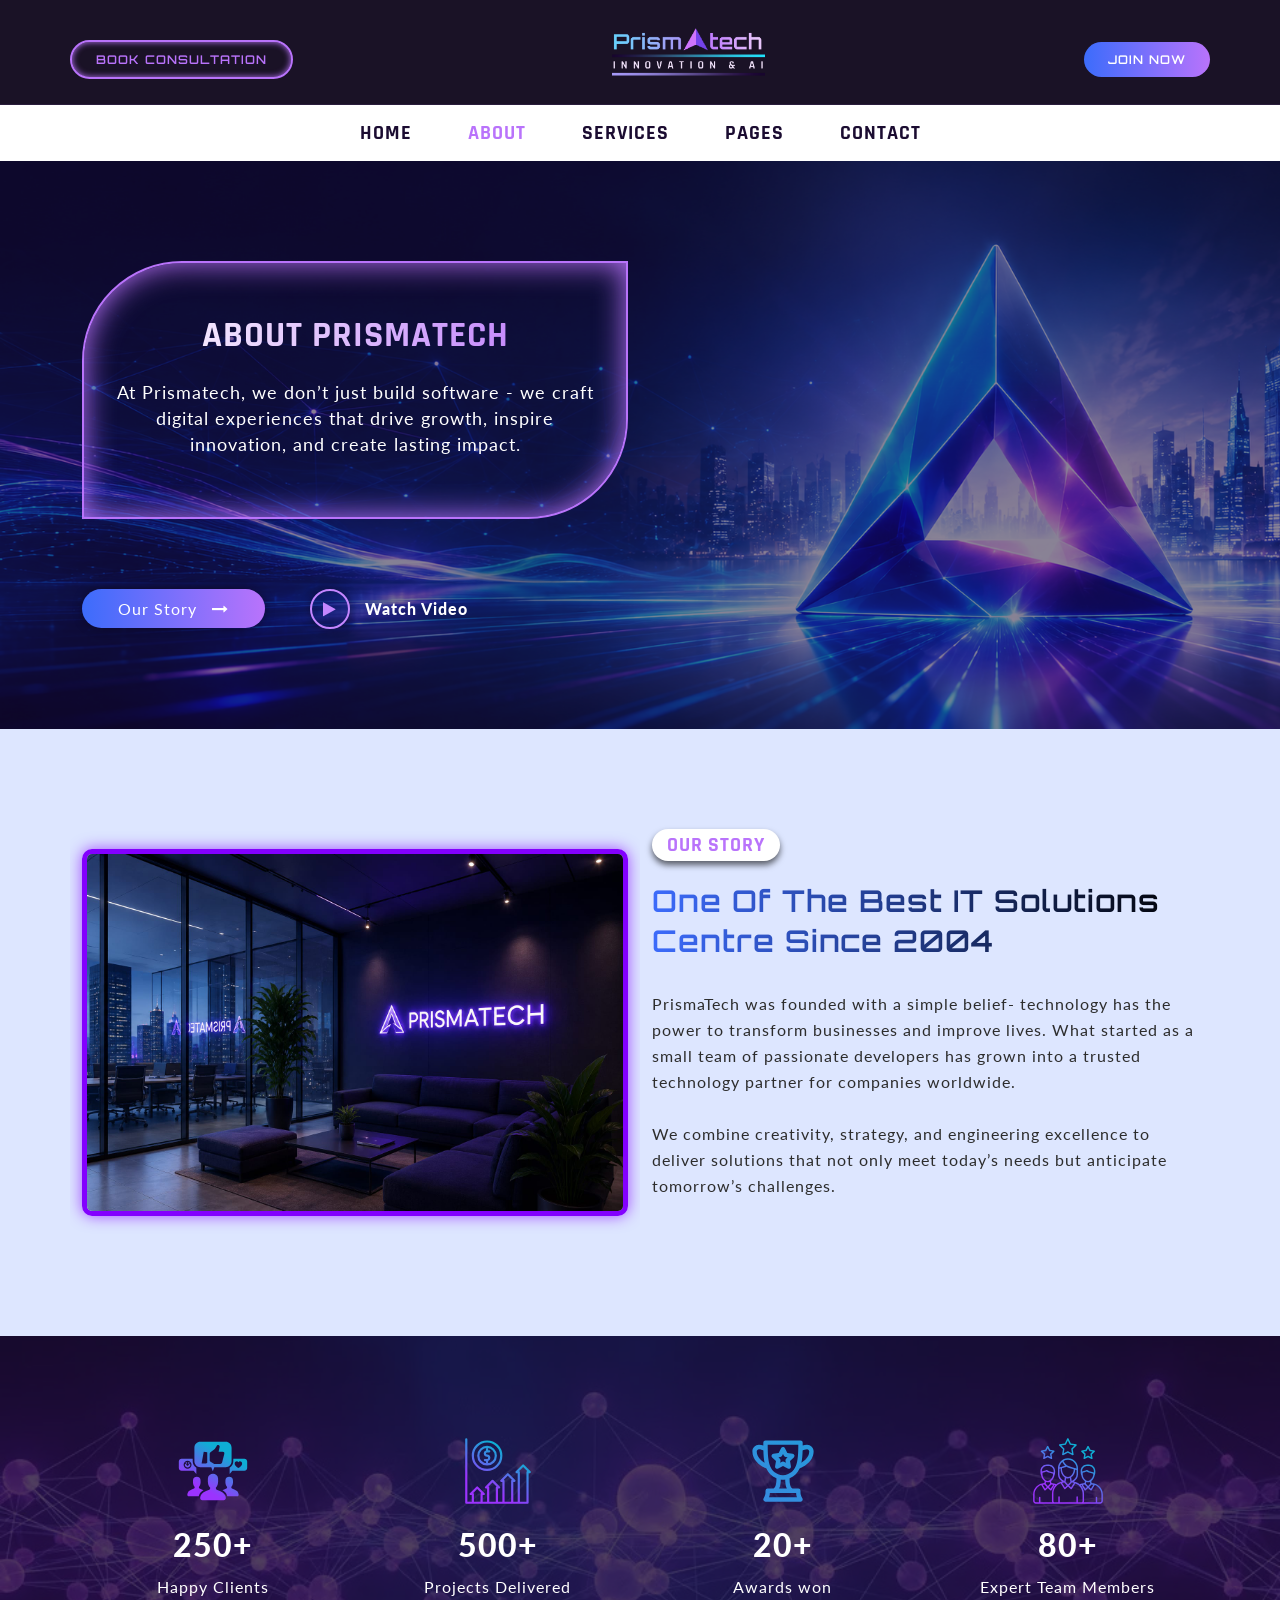
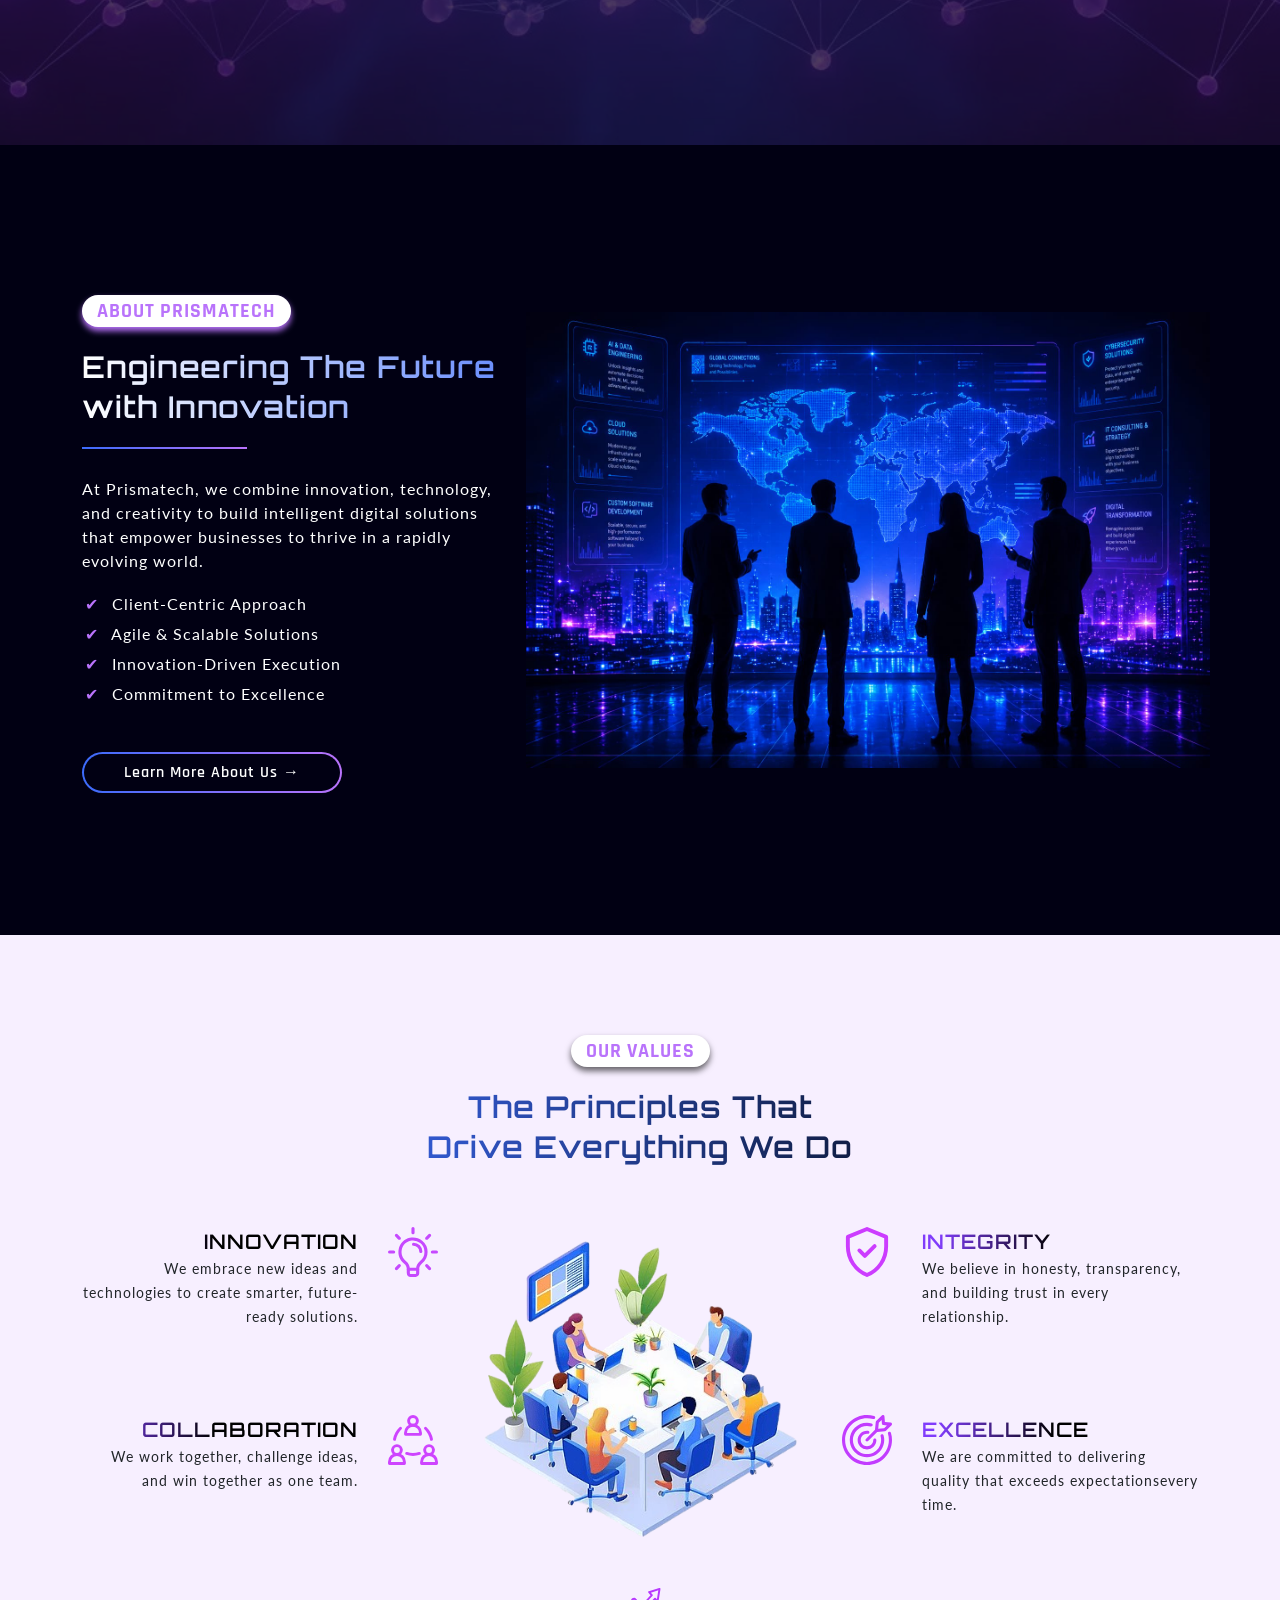
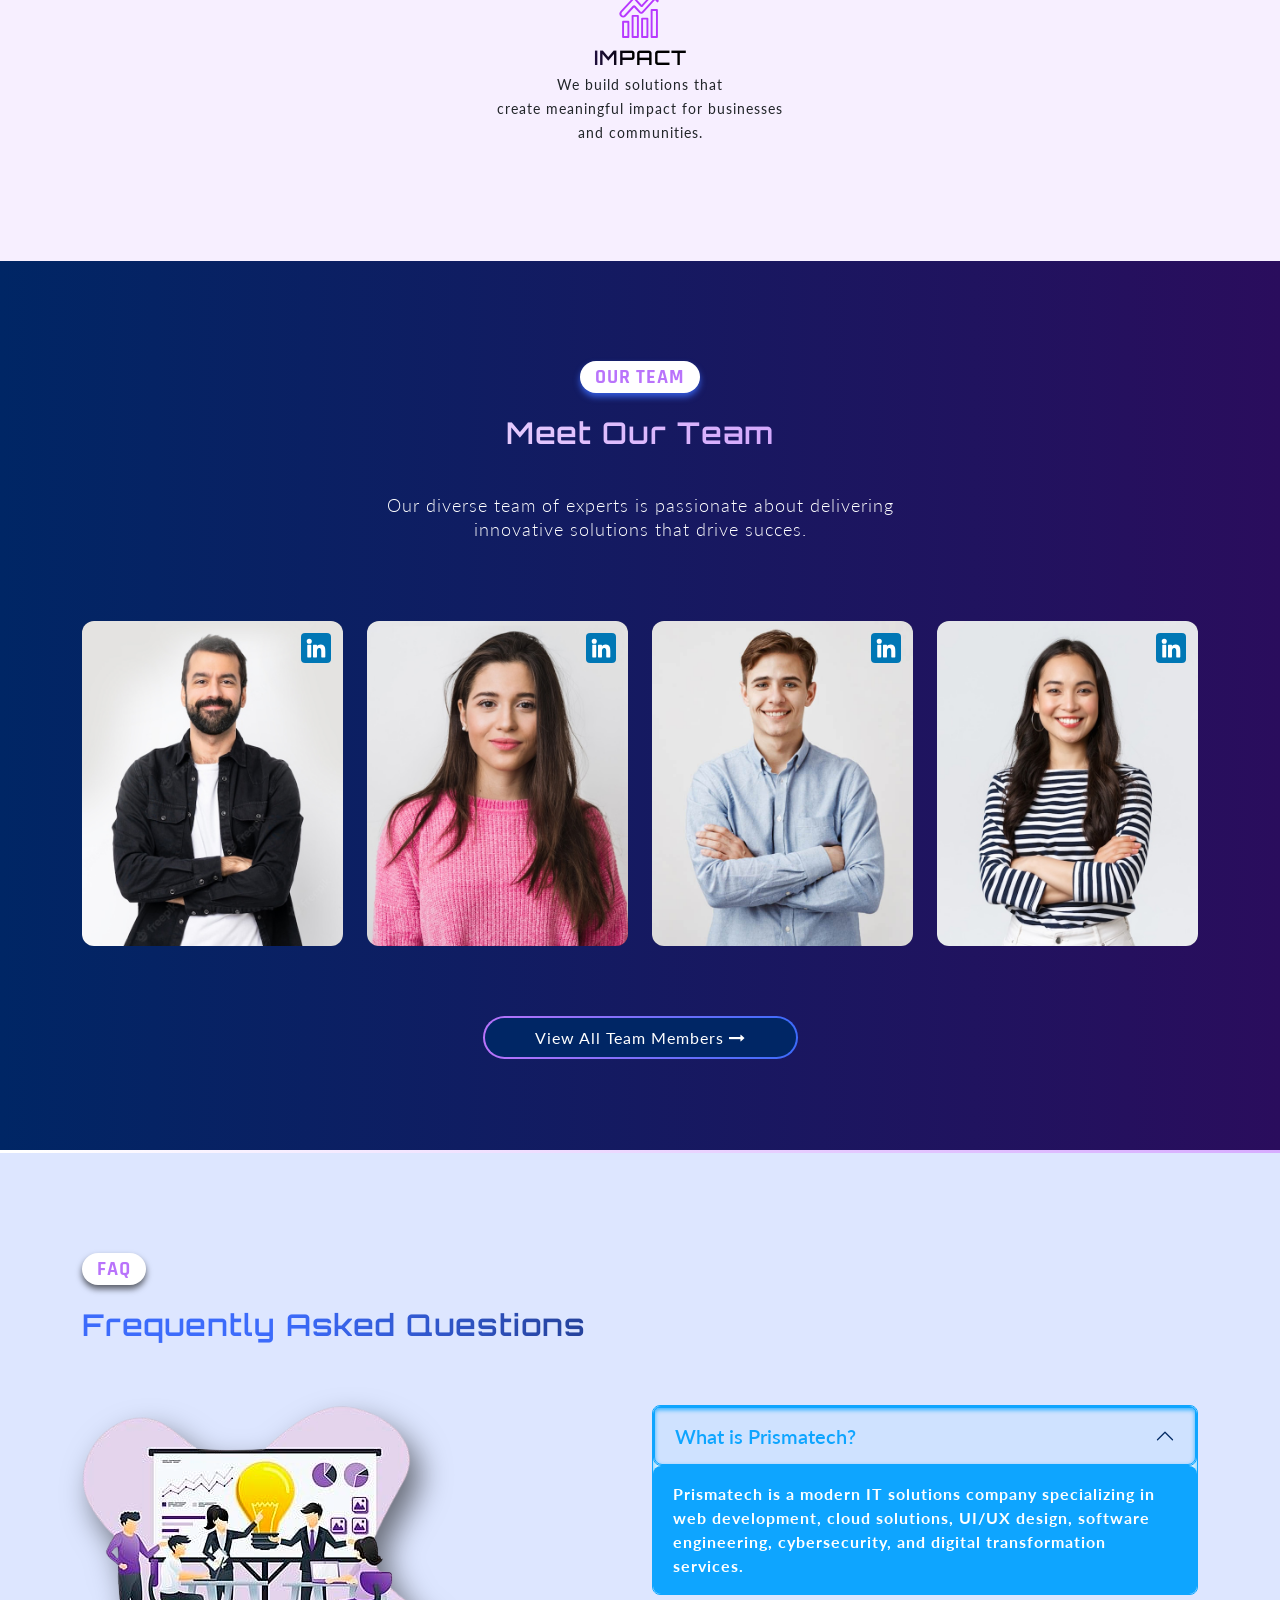
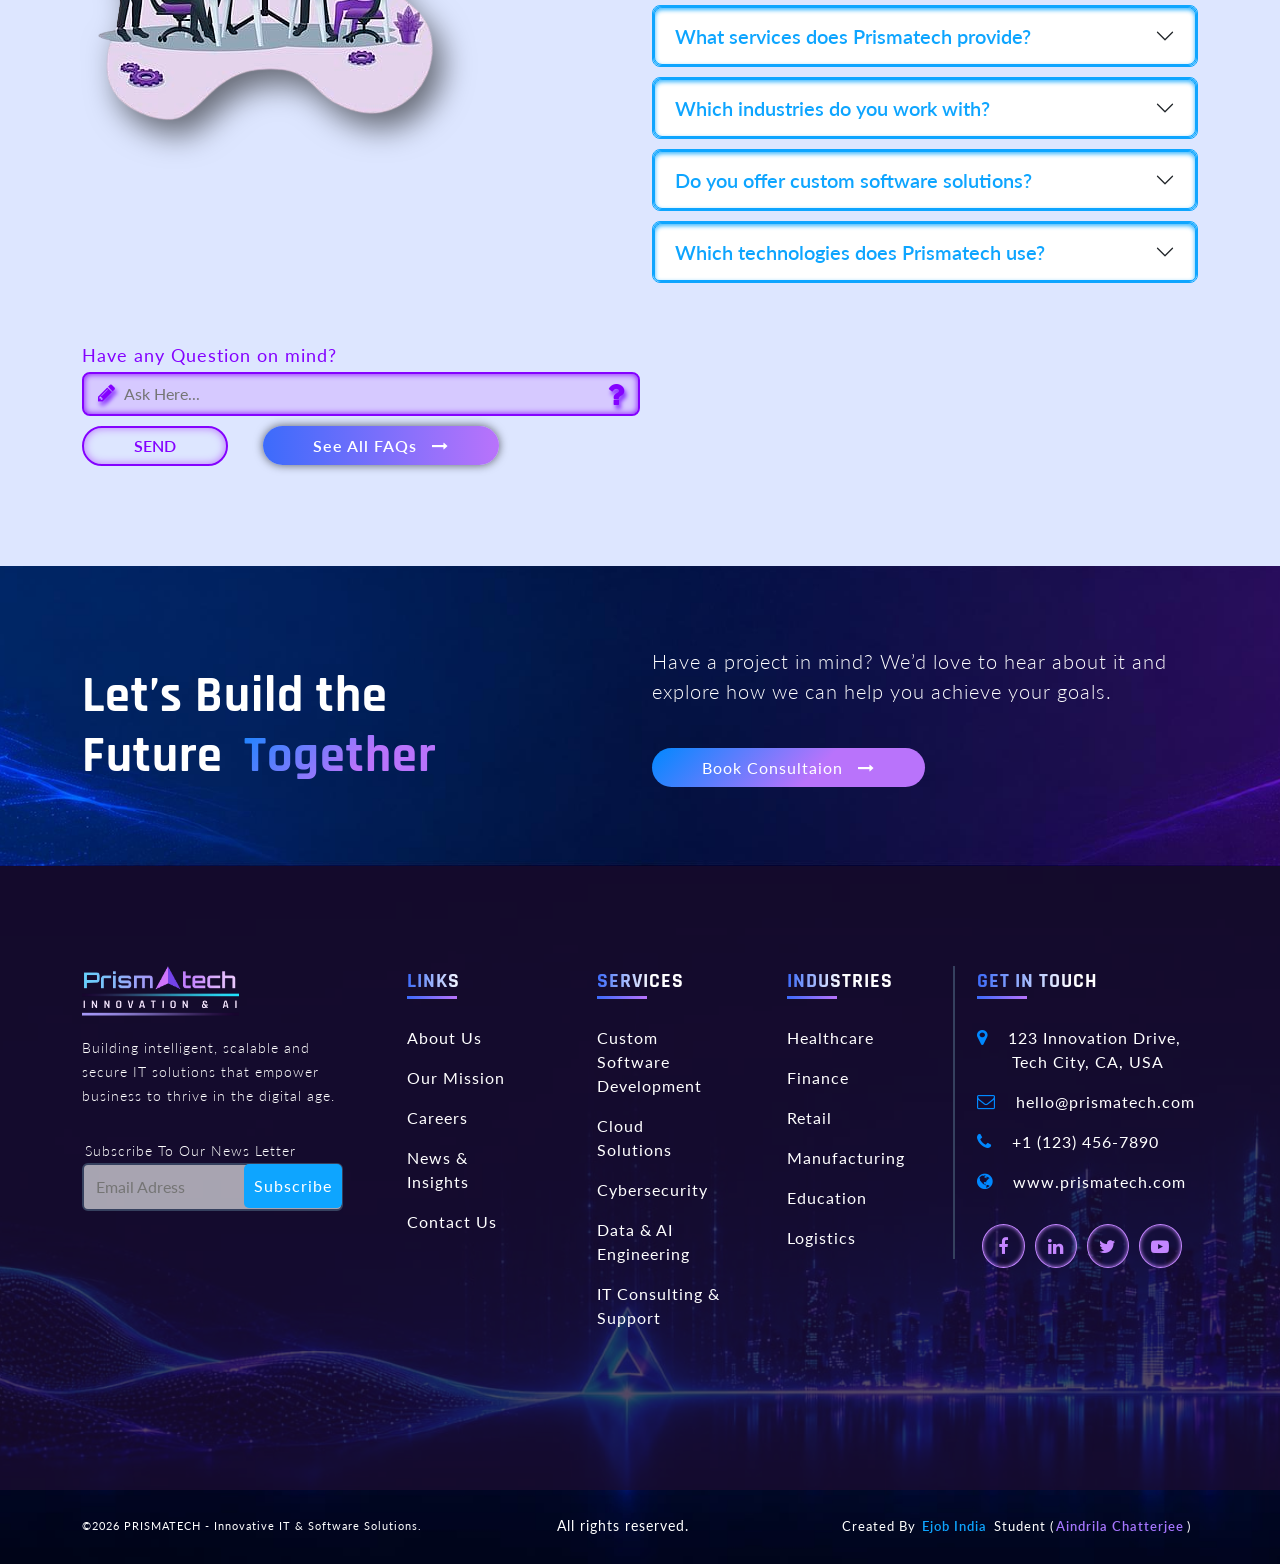
==== commit 222cb234: "fix responsive issue" ====
--- a/prismabout.html
+++ b/prismabout.html
@@ -63,11 +63,11 @@
     </button>
     <div class="collapse navbar-collapse" id="navbarNavAltMarkup">
       <div class="navbar-nav">
-        <a class="nav-link" aria-current="page" href="file:///D:/htmldemo/PRISMATECH-%20Live%20Project%20-%20Copy%20(2)/prismahome.html">HOME</a>
-        <a class="nav-link active" href="file:///D:/htmldemo/PRISMATECH-%20Live%20Project%20-%20Copy%20(2)/prismabout.html">ABOUT</a>
-        <a class="nav-link" href="file:///D:/htmldemo/PRISMATECH-%20Live%20Project%20-%20Copy%20(2)/Prismaservice.html">SERVICES</a>
-        <a class="nav-link" href="file:///D:/htmldemo/PRISMATECH-%20Live%20Project%20-%20Copy%20(2)/prismpages.html">PAGES</a>
-        <a class="nav-link" href="file:///D:/htmldemo/PRISMATECH-%20Live%20Project%20-%20Copy%20(2)/Prismcontact.html">CONTACT</a>
+        <a class="nav-link" aria-current="page" href="./index.html">HOME</a>
+        <a class="nav-link active" href="./prismabout.html">ABOUT</a>
+        <a class="nav-link" href="./Prismaservice.html">SERVICES</a>
+        <a class="nav-link" href="./prismpages.html">PAGES</a>
+        <a class="nav-link" href="./Prismcontact.html">CONTACT</a>
       </div>
     </div>
   </div>
@@ -426,7 +426,7 @@
                 <main class="pen">
                 <i class="fa fa-pencil" aria-hidden="true"></i>
                 </main>
-                <input type="submit" value="SEND">
+                <button type="submit" value="submit">SEND</button>
                 <a href="#">See All FAQs &nbsp; <i class="fa fa-long-arrow-right" aria-hidden="true"></i></a>
               </main>
                 <!-- <main class="prism">
@@ -465,7 +465,7 @@
                     <h2>Let’s Build the <br> Future <mark>Together</mark></h2>
                 </main>
                 <main class="col-lg-6 col-sm-12 button">
-                    <p>Have a project in mind? We’d love to hear about it and <br> explore how we can help you achieve your goals.</p>
+                    <p>Have a project in mind? We’d love to hear about it and explore how we can help you achieve your goals.</p>
                     <a href="#">Book Consultaion &nbsp; <i class="fa fa-long-arrow-right" aria-hidden="true"></i></a>
                 </main>
             </main>
--- a/css/abtstyle.css
+++ b/css/abtstyle.css
@@ -713,7 +713,7 @@
     font-size: 30px; 
     filter: drop-shadow(2px 4px 2px rgb(131, 36, 255));
 }
-.faq .ask input[type="submit"]{
+.faq .ask button[type="submit"]{
     margin-top: 10px;
     border-radius: 30px;
     padding: 6px 50px;
@@ -723,7 +723,7 @@
     color: #8402FF;
     box-shadow: inset 0 0 8px #b973fb;
 }
-.faq .ask input[type="submit"]:hover{
+.faq .ask button[type="submit"]:hover{
     color: white;
     background-color: #8402FF;
     box-shadow: 0 0 20px #8402FF;
@@ -994,7 +994,656 @@
 }
 
 
-@media (max-width: 768px) {
+
+
+
+
+
+@media (max-width: 575.98px) {
+
+    header .topheader .buttons .logo img {
+    height: 25px;
+}
+header .topheader .buttons .book a {
+    background-color: transparent;
+    border: 2px solid #b973fb;
+    font-family: "Orbitron", sans-serif;
+    font-weight: 600;
+    font-size: 7px;
+    color: #b973fb;
+    padding: 10px 24px;
+    border-radius: 20px;
+    letter-spacing: 1px;
+    box-shadow: inset 0 0 6px #B973FB;
+}
+
+header .topheader .buttons .book a:hover {
+    background-color: #b973fb;
+    color: white;
+    box-shadow: 0 0 15px #b973fb;
+}
+
+header .topheader .buttons .join a {
+    background: linear-gradient(to right, #3c6cfb 0%, #b973fb 100%);
+    color: white;
+    font-family: "Orbitron", sans-serif;
+    font-weight: 600;
+    font-size: 7px;
+    padding: 10px 24px;
+    border-radius: 20px;
+    letter-spacing: 1px;
+}
+
+header .topheader .buttons .join a:hover {
+    background: linear-gradient(to right, #b973fb 0%, #3c6cfb 100%);
+    box-shadow: 0 0 20px rgba(60, 108, 251, 0.8);
+}
+
+header .btmheader .navbar-light .navbar-nav .nav-link{
+    font-family: "Rajdhani", sans-serif;
+    font-size: 14px;
+    font-weight: 900;
+    color: #1B0C31;
+    letter-spacing: 1px;
+    margin: 0 20px;
+}
+
+
+
+
+.banner .content h1 {
+    font-family: "Rajdhani", sans-serif;
+    font-weight: 900;
+    color: transparent;
+    background: linear-gradient(to right, #ffffff 0%, #b973fb 100%);
+    background-clip: text;
+    font-size: 30px;
+    line-height: 46px;
+    margin-bottom: 20px;
+}
+.banner .content p {
+    font-size: 14px;
+    line-height: 26px;
+    color: white;
+    font-weight: 400;
+    margin-bottom: 40px;
+}
+.banner .story {
+    display: inline-block;
+    background: linear-gradient(to right, #3c6cfb 0%, #b973fb 100%);
+    color: white;
+    font-weight: 600;
+    font-size: 10px;
+    padding: 5px 36px;
+    margin-right: 40px;
+    border-radius: 20px;
+    box-shadow: 0 0 8px rgba(14, 6, 27, 0.598);
+    position: relative;
+    z-index: 1;
+}
+.banner .video {
+    display: inline-block;
+    font-size: 10px;
+    color: white;
+    font-weight: 900;
+    position: relative;
+    z-index: 1;
+}
+
+
+
+
+
+.journey .content .text h3 {
+    font-family: "Rajdhani", sans-serif;
+    font-weight: 900;
+    font-size: 14px;
+    color: #B973FB;
+    display: inline-block;
+    background-color: white;
+    border-radius: 30px;
+    padding: 4px 15px;
+    box-shadow: 0 4px 6px rgba(0, 0, 0, 0.596);
+    margin-bottom: 20px;
+}
+.journey .content .text h2 {
+    font-family: "Orbitron", sans-serif;
+    font-weight: 600;
+    font-size: 20px;
+    color: transparent;
+    background: linear-gradient(to right, rgba(60, 107, 251, 1) 0%, rgb(0, 0, 0) 100%);
+    background-clip: text;
+    text-decoration: underline;
+    line-height: 30px;
+    margin-bottom: 30px;
+}
+.journey .content .text p {
+    line-height: 26px;
+    font-size: 12px;
+    color: #2D2D2D;
+    font-weight: 400;
+}
+
+
+
+
+.success .rank .number h3 {
+    font-size: 28px;
+    font-weight: 900;
+    color: white;
+    margin-bottom: 10px;
+}
+.success .rank .number p {
+    color: white;
+    font-weight: 400;
+    font-size: 12px;
+}
+
+
+
+
+
+.about .content h3 {
+    font-family: "Rajdhani", sans-serif;
+    font-weight: 900;
+    font-size: 14px;
+    color: #B973FB;
+    display: inline-block;
+    background-color: white;
+    border-radius: 30px;
+    padding: 4px 15px;
+    box-shadow: 0 4px 6px rgba(185, 115, 251, 1);
+    margin-bottom: 20px;
+}
+.about .content h2 {
+    font-family: "Orbitron", sans-serif;
+    font-weight: 600;
+    font-size: 20px;
+    color: transparent;
+    background: linear-gradient(to right, rgba(255, 255, 255, 1) 0%, rgba(60, 107, 251, 1) 100%);
+    background-clip: text;
+    line-height: 30px;
+    margin-bottom: 30px;
+    position: relative;
+}
+.about .content h2::after {
+    position: absolute;
+    content: "";
+    background: linear-gradient(to right, rgba(60, 107, 251, 1) 0%, rgba(185, 115, 251, 1) 100%);
+    height: 2px;
+    width: 112px;
+    top: 63px;
+    left: 0;
+}
+.about .content p{
+    color: white;
+    font-size: 12px;
+    letter-spacing: 1px;
+}
+.about .content .list li {
+    line-height: 30px;
+    font-weight: 400;
+    font-size: 12px;
+}
+.about .content a{
+    font-family: "Rajdhani", sans-serif;
+    font-weight: 600;
+    font-size: 10px;
+    padding: 8px 40px;
+    border-radius: 30px;
+    color: white;
+    border:2px solid transparent;
+    background-image:
+        linear-gradient(#010013,#010013),
+        linear-gradient(to right, rgba(60,107,251,1) 0%,rgba(185,115,251,1) 100%);
+    background-origin:border-box;
+    background-clip:padding-box,border-box;
+}
+
+
+
+
+   .value{
+    padding: 100px 0;
+    text-align: center;
+    background-color: #F7EFFF;
+    background-image: none;
+}
+.value h3 {
+    font-family: "Rajdhani", sans-serif;
+    font-weight: 900;
+    font-size: 14px;
+    color: #B973FB;
+    display: inline-block;
+    background-color: white;
+    border-radius: 30px;
+    padding: 4px 15px;
+    box-shadow: 0 4px 6px rgba(0, 0, 0, 0.596);
+    margin-bottom: 20px;
+}
+.value h2 {
+    font-family: "Orbitron", sans-serif;
+    font-weight: 600;
+    font-size: 20px;
+    color: transparent;
+    background: linear-gradient(to right, rgba(60, 107, 251, 1) 18%, rgb(0 0 0) 89%);
+    background-clip: text;
+    text-decoration: underline;
+    line-height: 30px;
+    margin-bottom: 50px;
+}
+.value .name-box1 .name-box .text h4, .text1 h4 {
+    font-family: "Orbitron", sans-serif;
+    font-weight: 600;
+    font-size: 15px;
+    color: transparent;
+    background: linear-gradient(to right, rgba(128, 60, 251, 1) 6%, rgba(0, 0, 0, 1) 48%);
+    background-clip: text;
+    line-height: 30px;
+}
+.value .name-box1 .name-box .text p, .text1 p {
+    font-size: 12px;
+    font-weight: 400;
+}
+.value .name-box2 .name-box .text h4, .text1 h4 {
+    font-family: "Orbitron", sans-serif;
+    font-weight: 600;
+    font-size: 15px;
+    color: transparent;
+    background: linear-gradient(to right, rgba(128, 60, 251, 1) 6%, rgba(0, 0, 0, 1) 48%);
+    background-clip: text;
+    line-height: 30px;
+}
+.value .name-box2 .name-box .text p, .text1 p {
+    font-size: 12px;
+    font-weight: 400;
+}
+
+
+
+
+
+.team h3{
+    font-family: "Rajdhani", sans-serif;
+    font-weight: 900;
+    font-size: 14px;
+    color: #B973FB;
+    display: inline-block;
+    background-color: white;
+    border-radius: 30px;
+    padding: 4px 15px;
+    box-shadow: 0 4px 6px rgba(60, 108, 251, 0.8);
+    margin-bottom: 20px;
+}
+.team h2{
+    font-family: "Orbitron", sans-serif;
+    font-weight: 600;
+    font-size: 20px;
+    color: transparent;
+    background: linear-gradient(to right, rgba(255,255,255,1) 0%,rgba(185,115,251,1) 100%);
+    background-clip: text;
+    text-decoration: underline;
+    line-height: 40px;
+    margin-bottom: 40px;
+}
+.team p{
+    font-size: 14px;
+    font-weight: 300;
+    color: white;
+    letter-spacing: 1px;
+    margin-bottom: 80px;
+}
+/* .team .photo{
+    display: flex;
+    justify-content: space-around;
+    gap: 20px;
+} */
+.team .photo .member img{
+    width: 100%;
+    border-radius: 12px;
+    box-shadow: inset 0 0 10px rgba(0, 0, 0, 0.596);
+}
+.team .photo .member{
+    position: relative;
+    margin-bottom: 80px;
+    transition: transform 0.3s ease;
+}
+.team .photo .member:hover{
+    transform: translateY(-10px);
+}
+.team .photo .member svg{
+    position: absolute;
+    top: 12px;
+    right: 12px;
+}
+.team .photo .member .overlay2{
+    position: absolute;
+    background: linear-gradient(45deg, rgb(49 2 80 / 73%) 1%, rgb(0 0 0 / 67%) 100%);
+    border-radius: 12px;
+    top: 60%;
+    bottom: 0;
+    left: 0;
+    right: 0;
+    padding: 20px 30px 26px;
+    text-align: left;
+    opacity: 0;
+}
+.team .photo .member .overlay2:hover{
+    opacity: 1;
+}
+.team .photo .member .overlay2 .name{
+    font-size: 20px;
+    color: white;
+    font-weight: 600;
+}
+.team .photo .member .overlay2 .name:hover{
+    color: #cf9cff;
+}
+.team .photo .member .overlay2 h4{
+    color: #0ea5ff;
+    font-size: 18px;
+    font-weight: 400;
+    margin-bottom: 8px;
+}
+.team .photo .member .overlay2 nav a i{
+    color: white;
+    margin-right: 10px;
+    padding: 8px;
+    border-radius: 100%;
+    box-shadow: 0 0 4px rgba(255,255,255,1);
+}
+.team .photo .member .overlay2 nav a i:hover{
+    color: #0ea5ff;
+    box-shadow: 0 0 4px rgb(0, 162, 255);
+}
+.team .button{
+    color: white;
+    font-size: 10px;
+    border-radius: 30px;
+    padding: 10px 50px;
+    border: 2px solid transparent;
+    background-image: 
+           linear-gradient(to right, rgba(0,38,101,1) 0%,rgba(0,38,101,1) 100%),
+           linear-gradient(to right, rgba(185,115,251,1) 0%,rgba(60,107,251,1) 100%);
+    background-origin:border-box;
+    background-clip:padding-box,border-box;        
+}
+.team .button i{
+    margin-left: 5px;
+}
+
+
+
+
+.faq h3 {
+    font-family: "Rajdhani", sans-serif;
+    font-weight: 900;
+    font-size: 14px;
+    color: #B973FB;
+    display: inline-block;
+    background-color: white;
+    border-radius: 30px;
+    padding: 4px 15px;
+    box-shadow: 0 4px 6px rgba(0, 0, 0, 0.596);
+    margin-bottom: 20px;
+}
+.faq h2 {
+    font-family: "Orbitron", sans-serif;
+    font-weight: 600;
+    font-size: 20px;
+    color: transparent;
+    background: linear-gradient(to right, rgba(60, 107, 251, 1) 18%, rgb(0 0 0) 89%);
+    background-clip: text;
+    text-decoration: underline;
+    line-height: 30px;
+    margin-bottom: 50px;
+}
+.faq .accordion-button {
+    border: 1px solid #0ea5ff;
+    box-shadow: inset 0 2px 4px #0ea7ffce;
+    border-radius: 8px;
+    color: #0ea5ff;
+    font-size: 14px;
+    font-weight: 600;
+}
+.faq .accordion-body {
+    background-color: #0ea5ff;
+    color: white;
+    font-size: 12px;
+    border-radius: 8px;
+}
+.faq .ask label {
+    display: block;
+    color: #8402FF;
+    font-size: 14px;
+    margin-bottom: 5px;
+}
+.faq .ask input[type="text"] {
+    display: block;
+    width: 100%;
+    border-radius: 8px;
+    padding: 8px 40px;
+    background-color: #c486ff4d;
+    color: #1B0C31;
+    border: 2px solid #8402FF;
+    box-shadow: inset 0 0 6px #8402FF;
+}
+.faq .ask .question {
+    position: absolute;
+    top: 36px;
+    left: 92%;
+    color: #8402ff;
+    font-size: 30px;
+    filter: drop-shadow(2px 4px 2px rgb(131, 36, 255));
+}
+.faq .ask button[type="submit"] {
+    display: inline-block;
+    margin-top: 10px;
+    margin-right: 30px;
+    margin-bottom: 10px;
+    border-radius: 30px;
+    padding: 0px 50px;
+    font-weight: 600;
+    font-size: 10px;
+    border: 2px solid #8402FF;
+    background-color: transparent;
+    color: #8402FF;
+    box-shadow: inset 0 0 8px #b973fb;
+}
+.faq .ask a {
+    display: inline-block;
+    color: white;
+    padding: 2px 50px;
+    margin-left: 0;
+    font-weight: 600;
+    font-size: 10px;
+    border-radius: 30px;
+    background: linear-gradient(to right, rgba(60, 107, 251, 1) 0%, rgba(185, 115, 251, 1) 100%);
+    box-shadow: 0 0 10px rgba(0, 0, 0, 0.596);
+}
+
+
+
+
+
+.future .build .consult h2 {
+    margin-top: 20px;
+    color: white;
+    font-family: "Rajdhani", sans-serif;
+    font-size: 28px;
+    font-weight: 900;
+    line-height: 40px;
+    margin-bottom: 30px;
+}
+.future .build .button p {
+    font-size: 12px;
+    line-height: 26px;
+    font-weight: 300;
+    color: white;
+    margin-bottom: 50px;
+}
+.future .build .button a {
+    color: white;
+    padding: 10px 50px;
+    font-weight: 900;
+    font-size: 10px;
+    background: linear-gradient(135deg, rgba(0, 136, 255, 1) 0%, rgba(185, 115, 251, 1) 60%);
+    border-radius: 30px;
+}
+
+
+
+
+
+footer .topfoot .content .imp, .links, .works, .industry, .touch{
+    margin-bottom: 60px;
+}
+footer .topfoot .content .imp img{
+    width: 30%;
+    margin-bottom: 20px;
+}
+footer .topfoot .content .imp p{
+    color: white;
+    font-size: 12px;
+    font-weight: 300;
+    margin-bottom: 30px;
+}
+footer .topfoot .content .imp mark{
+    background-color: transparent;
+    font-size: 14px;
+    color: white;
+    font-weight: 300;
+}
+footer .topfoot .content .links .home li a, .works .cloud li a, .industry .health li a, .touch .address li a {
+    color: white;
+    font-size: 12px;
+    font-weight: 400;
+}
+footer .topfoot .content .imp form input{
+    width: 100%;
+    padding: 10px 12px;
+    border-radius: 6px;
+    background-color: rgba(255, 255, 255, 0.628);
+    border: 2px solid #36415F;
+    position: relative;
+}
+footer .topfoot .content .imp form a{
+    position: absolute;
+    color: white;
+    font-size: 10px;
+    font-weight: 900;
+    padding: 4px 15px;
+        border-radius: 5px;
+        background-color: #0ea5ff;
+        top: 222px;
+        left: 14px;
+    }
+
+footer .topfoot .content .links, .works, .industry, .touch{
+    margin-left: 0;
+}
+
+
+
+
+}
+
+
+
+
+
+
+
+
+
+
+@media (min-width: 576px) and (max-width: 767.98px) {
+
+
+
+
+
+
+header .topheader .buttons .logo img {
+    height: 36px;
+}
+header .topheader .buttons .book a {
+    background-color: transparent;
+    border: 2px solid #b973fb;
+    font-family: "Orbitron", sans-serif;
+    font-weight: 600;
+    font-size: 10px;
+    color: #b973fb;
+    padding: 10px 24px;
+    border-radius: 20px;
+    letter-spacing: 1px;
+    box-shadow: inset 0 0 6px #B973FB;
+}
+
+header .topheader .buttons .book a:hover {
+    background-color: #b973fb;
+    color: white;
+    box-shadow: 0 0 15px #b973fb;
+}
+
+header .topheader .buttons .join a {
+    background: linear-gradient(to right, #3c6cfb 0%, #b973fb 100%);
+    color: white;
+    font-family: "Orbitron", sans-serif;
+    font-weight: 600;
+    font-size: 10px;
+    padding: 10px 24px;
+    border-radius: 20px;
+    letter-spacing: 1px;
+}
+
+header .topheader .buttons .join a:hover {
+    background: linear-gradient(to right, #b973fb 0%, #3c6cfb 100%);
+    box-shadow: 0 0 20px rgba(60, 108, 251, 0.8);
+}
+
+header .btmheader .navbar-light .navbar-nav .nav-link{
+    font-family: "Rajdhani", sans-serif;
+    font-size: 14px;
+    font-weight: 900;
+    color: #1B0C31;
+    letter-spacing: 1px;
+    margin: 0 20px;
+}
+
+
+
+
+
+
+
+
+.banner .content h1 {
+    font-family: "Rajdhani", sans-serif;
+    font-weight: 900;
+    color: transparent;
+    background: linear-gradient(to right, #ffffff 0%, #b973fb 100%);
+    background-clip: text;
+    font-size: 36px;
+    line-height: 46px;
+    margin-bottom: 20px;
+}
+
+
+
+
+
+
+
+
+
+
+
+
+
+
+
+
     .value{
     padding: 100px 0;
     text-align: center;
@@ -1180,6 +1829,20 @@
 
 
 
+
+
+.future .build .consult h2 {
+    margin-top: 20px;
+    color: white;
+    font-family: "Rajdhani", sans-serif;
+    font-size: 50px;
+    font-weight: 900;
+    line-height: 60px;
+    margin-bottom: 20px;
+}
+
+
+
 footer .topfoot .content .imp, .links, .works, .industry, .touch{
     margin-bottom: 60px;
 }
@@ -1221,4 +1884,287 @@
     margin-left: 0;
 }
 
+}
+
+
+
+
+
+@media (min-width: 768px) and (max-width: 991.98px) {
+
+
+
+
+ .value{
+    padding: 100px 0;
+    text-align: center;
+    background-color: #F7EFFF;
+    background-image: none;
+}
+.value .name-box3{
+    display: block;
+    justify-content: center;
+}
+
+
+
+
+
+.faq .ask input[type="text"] {
+    display: block;
+    width: 60%;
+    border-radius: 8px;
+    padding: 8px 40px;
+    background-color: #c486ff4d;
+    color: #1B0C31;
+    border: 2px solid #8402FF;
+    box-shadow: inset 0 0 6px #8402FF;
+}
+.faq .ask .question {
+    position: absolute;
+    top: 36px;
+    left: 54%;
+    color: #8402ff;
+    font-size: 30px;
+    filter: drop-shadow(2px 4px 2px rgb(131, 36, 255));
+}
+
+
+
+
+
+footer .topfoot .content .imp, .links, .works, .industry, .touch{
+    margin-bottom: 60px;
+}
+footer .topfoot .content .imp img{
+    width: 30%;
+    margin-bottom: 20px;
+}
+footer .topfoot .content .imp p{
+    color: white;
+    font-size: 14px;
+    font-weight: 300;
+    margin-bottom: 30px;
+}
+footer .topfoot .content .imp mark{
+    background-color: transparent;
+    font-size: 14px;
+    color: white;
+    font-weight: 300;
+}
+
+footer .topfoot .content .imp form input{
+    width: 100%;
+    padding: 10px 12px;
+    border-radius: 6px;
+    background-color: rgba(255, 255, 255, 0.628);
+    border: 2px solid #36415F;
+    position: relative;
+}
+footer .topfoot .content .imp form a{
+    position: absolute;
+    color: white;
+    padding: 9px 19px;
+        border-radius: 5px;
+        background-color: #0ea5ff;
+        top: 192px;
+        left: 82%;
+}
+footer .topfoot .content .links, .works, .industry, .touch{
+    margin-left: 0;
+}
+
+
+
+
+
+
+}
+
+
+
+
+
+@media (min-width: 992px) and (max-width: 1199.98px) {
+
+
+
+
+.banner .content h1 {
+    font-family: "Rajdhani", sans-serif;
+    font-weight: 900;
+    color: transparent;
+    background: linear-gradient(to right, #ffffff 0%, #b973fb 100%);
+    background-clip: text;
+    font-size: 36px;
+    line-height: 46px;
+    margin-bottom: 20px;
+}
+
+
+
+
+
+
+.team .photo .member .overlay2 {
+    position: absolute;
+    background: linear-gradient(45deg, rgb(49 2 80 / 73%) 1%, rgb(0 0 0 / 67%) 100%);
+    border-radius: 12px;
+    top: 51%;
+    bottom: 0;
+    left: 0;
+    right: 0;
+    padding: 20px 30px 26px;
+    text-align: left;
+    opacity: 0;
+}
+
+
+
+
+
+
+footer .topfoot .content .imp, .links, .works, .industry, .touch{
+    margin-bottom: 60px;
+}
+footer .topfoot .content .imp img{
+    width: 50%;
+    margin-bottom: 20px;
+}
+footer .topfoot .content .imp p{
+    color: white;
+    font-size: 14px;
+    font-weight: 300;
+    margin-bottom: 30px;
+}
+footer .topfoot .content .imp mark{
+    background-color: transparent;
+    font-size: 14px;
+    color: white;
+    font-weight: 300;
+}
+footer .topfoot .content .links .home li a, .works .cloud li a, .industry .health li a, .touch .address li a {
+    color: white;
+    font-size: 12px;
+    font-weight: 400;
+}
+footer .topfoot .content .imp form input{
+    width: 100%;
+    padding: 10px 12px;
+    border-radius: 6px;
+    background-color: rgba(255, 255, 255, 0.628);
+    border: 2px solid #36415F;
+    position: relative;
+}
+footer .topfoot .content .imp form a {
+        position: absolute;
+        color: white;
+        padding: 10px 4px;
+        border-radius: 5px;
+        background-color: #0ea5ff;
+        top: 207px;
+        left: 141px;
+    }
+footer .topfoot .content .links, .works, .industry, .touch{
+    margin-left: 0;
+}
+
+footer .btmfoot .copyright .copy p {
+    font-size: 9px;
+}
+footer .btmfoot .copyright .all p {
+    font-size: 12px;
+}
+footer .btmfoot .copyright .right p {
+    font-size: 10px;
+}
+
+
+
+
+
+
+}
+
+
+
+
+@media (min-width: 1200px) and (max-width: 1399.98px) {
+
+
+.banner .content h1 {
+    font-family: "Rajdhani", sans-serif;
+    font-weight: 900;
+    color: transparent;
+    background: linear-gradient(to right, #ffffff 0%, #b973fb 100%);
+    background-clip: text;
+    font-size: 36px;
+    line-height: 46px;
+    margin-bottom: 20px;
+}
+
+
+
+
+}
+
+
+
+
+
+@media (min-width: 1400px) {
+
+
+
+
+
+.banner .content h1 {
+    font-family: "Rajdhani", sans-serif;
+    font-weight: 900;
+    color: transparent;
+    background: linear-gradient(to right, #ffffff 0%, #b973fb 100%);
+    background-clip: text;
+    font-size: 36px;
+    line-height: 46px;
+    margin-bottom: 20px;
+}
+
+
+
+
+.journey .content .text p {
+    margin-top: 60px;
+    line-height: 34px;
+    color: #2D2D2D;
+    font-weight: 400;
+}
+
+
+
+
+
+footer .topfoot .content .imp form a {
+    position: absolute;
+    color: white;
+    padding: 10px;
+    border-radius: 5px;
+    background-color: #0ea5ff;
+    top: 207px;
+    left: 218px;
+}
+footer .btmfoot .copyright .copy p {
+    font-size: 14px;
+}
+footer .btmfoot .copyright .all p {
+    font-size: 18px;
+}
+footer .btmfoot .copyright .right p {
+    font-size: 15px;
+}
+
+
+
+
+
+
 }
